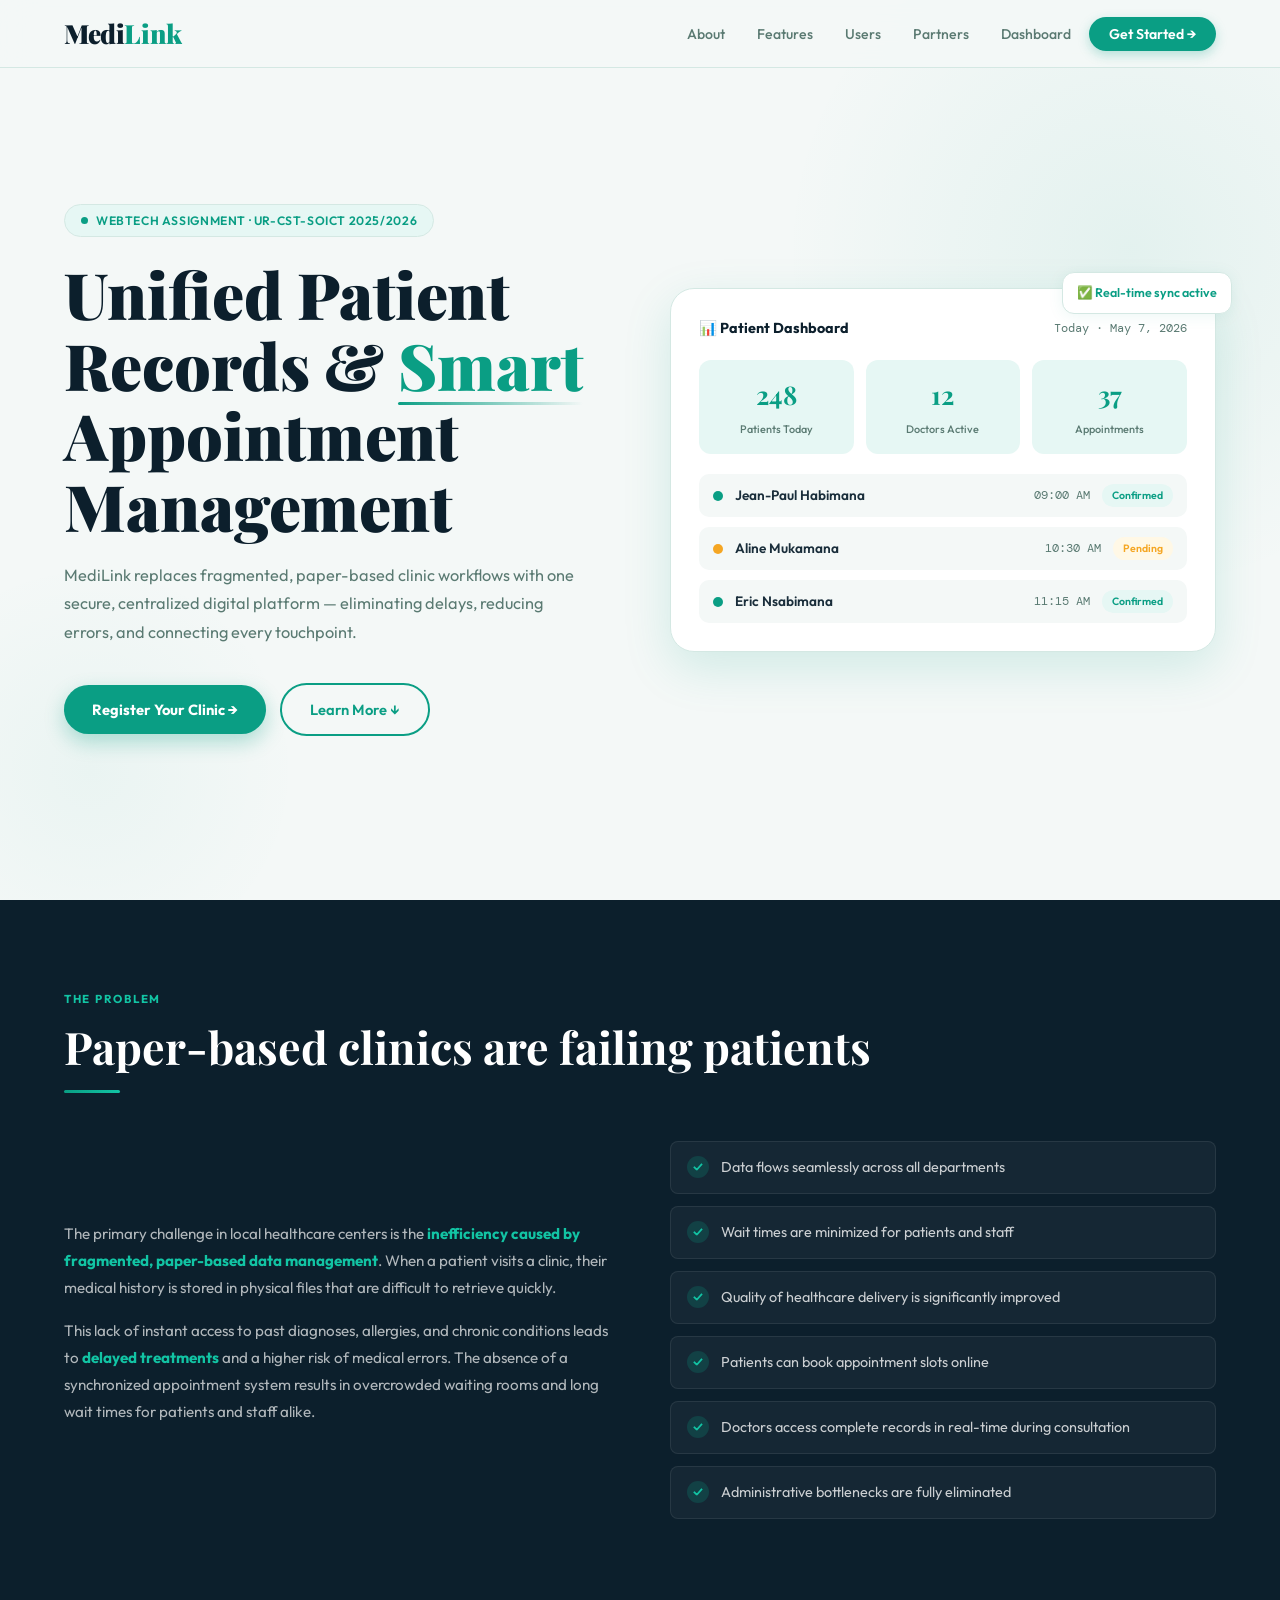
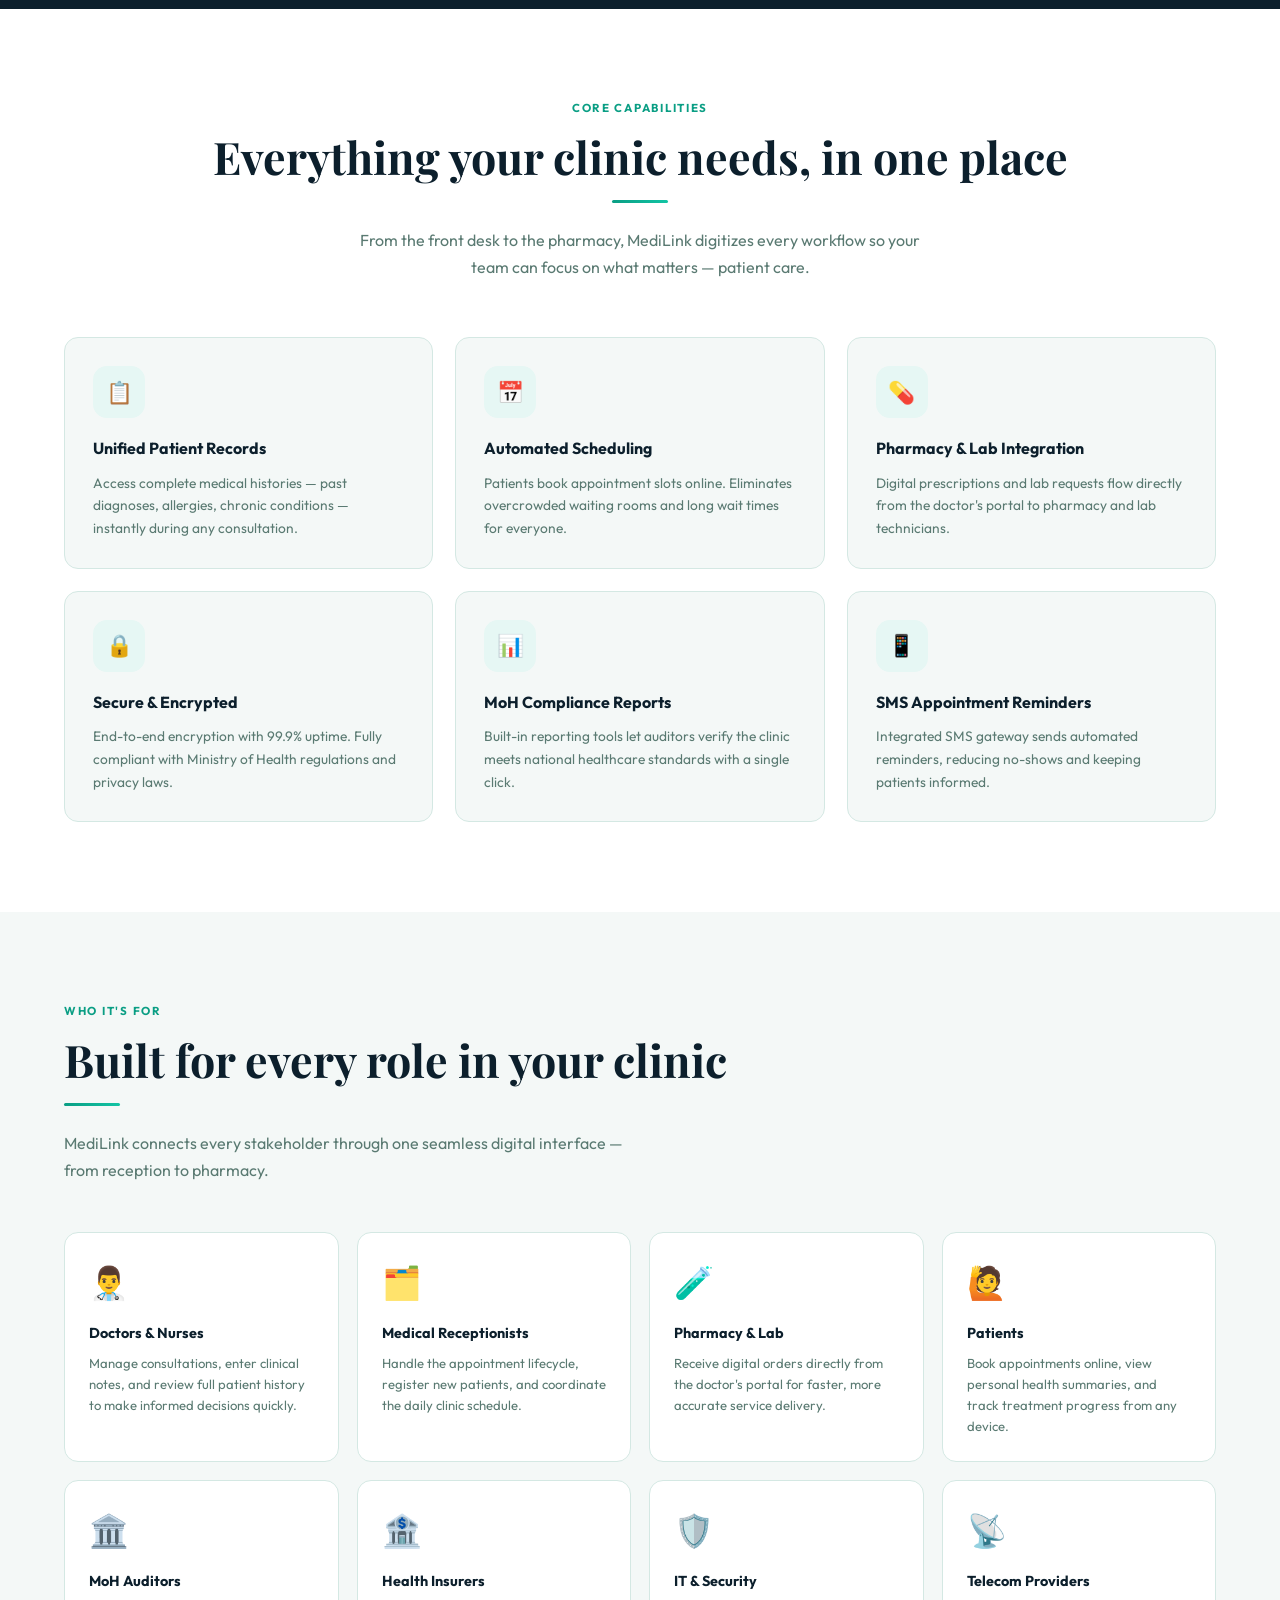
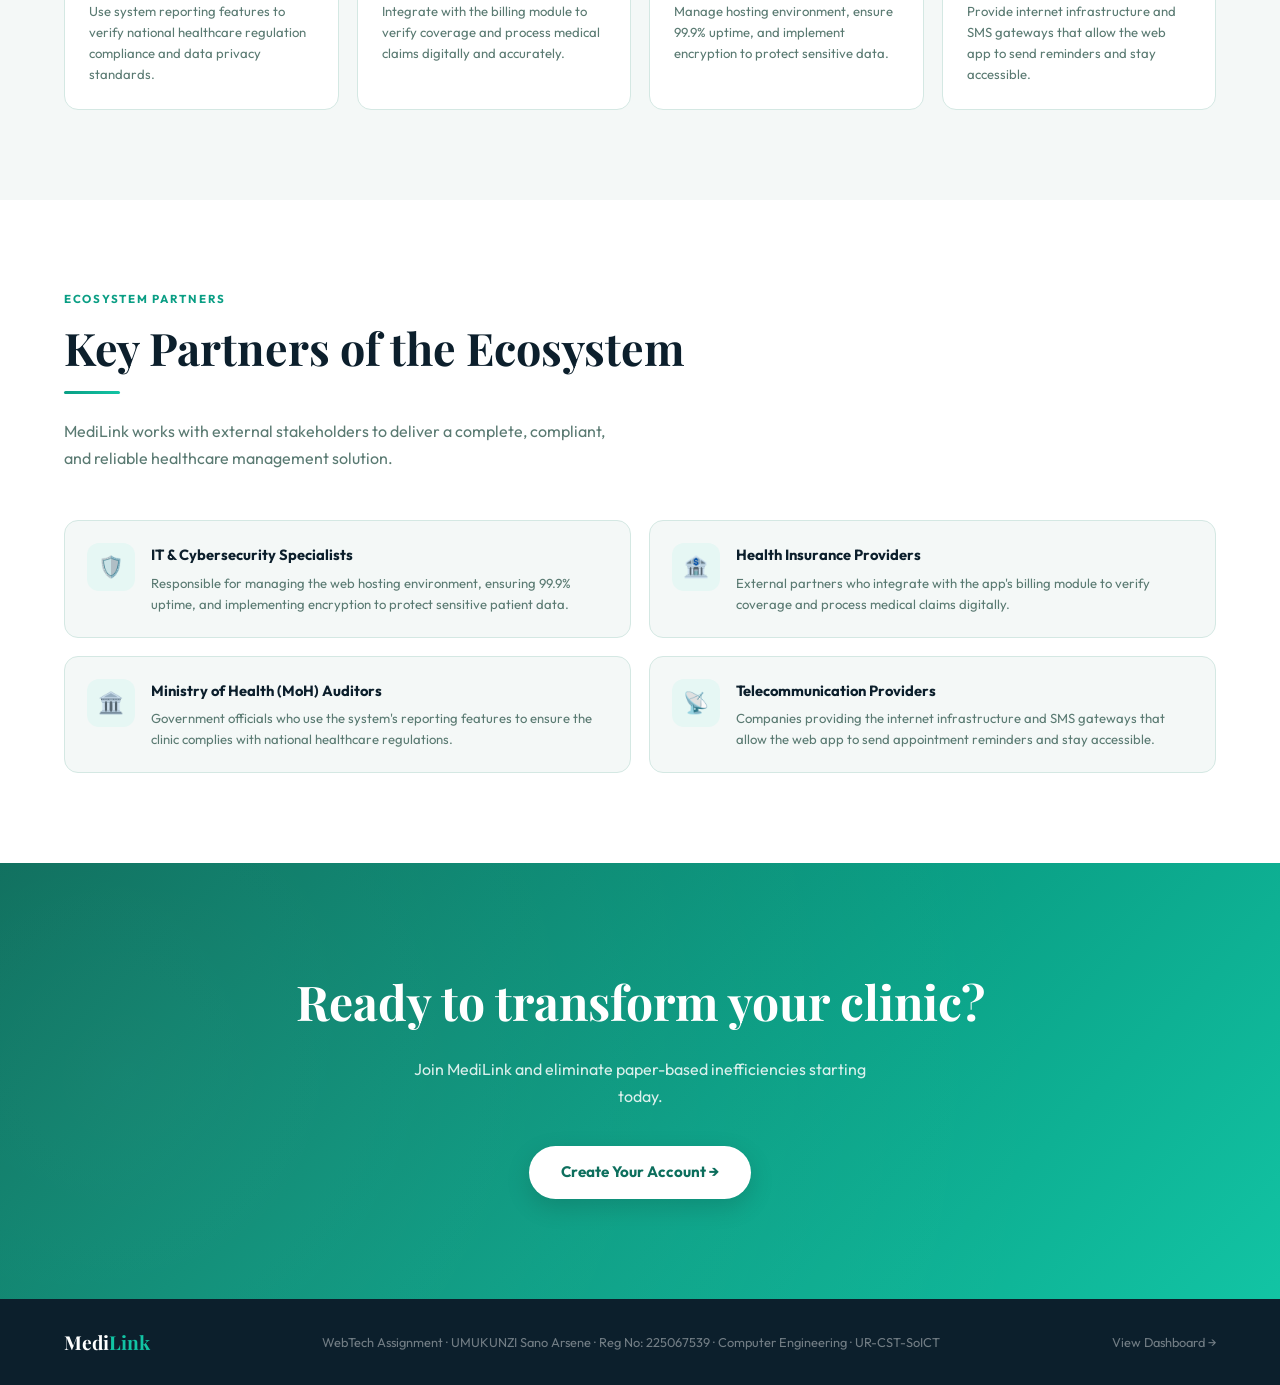
==== index.html @ 93956468 "Added the index,register,dashboard and style to my project" ====
<!DOCTYPE html>
<html lang="en">
<head>
  <meta charset="UTF-8">
  <meta name="viewport" content="width=device-width, initial-scale=1.0">
  <title>MediLink – Unified Patient Records &amp; Appointment Management</title>
  <link rel="stylesheet" href="style.css">
</head>
<body>

  <!-- ══ NAVBAR ══ -->
  <nav>
    <a href="index.html" class="nav-logo">Medi<span class="accent">Link</span></a>
    <ul class="nav-links">
      <li><a href="#problem">About</a></li>
      <li><a href="#features">Features</a></li>
      <li><a href="#users">Users</a></li>
      <li><a href="#partners">Partners</a></li>
      <li><a href="dashboard.html">Dashboard</a></li>
      <li><a href="register.html" class="btn-nav">Get Started →</a></li>
    </ul>
  </nav>

  <!-- ══ HERO ══ -->
  <section class="hero">
    <div class="hero-bg-blob-1"></div>
    <div class="hero-bg-blob-2"></div>

    <div class="hero-text">
      <div class="hero-badge">
        <span class="hero-badge-dot"></span>
        WebTech Assignment · UR-CST-SoICT 2025/2026
      </div>
      <h1 class="hero-title">
        Unified Patient Records &amp; <em>Smart</em> Appointment Management
      </h1>
      <p class="hero-desc">
        MediLink replaces fragmented, paper-based clinic workflows with one secure,
        centralized digital platform — eliminating delays, reducing errors, and
        connecting every touchpoint.
      </p>
      <div class="hero-actions">
        <a href="register.html" class="btn-primary">Register Your Clinic →</a>
        <a href="#problem" class="btn-outline">Learn More ↓</a>
      </div>
    </div>

    <div class="hero-visual">
      <div class="float-chip">✅ Real-time sync active</div>
      <div class="hero-card">
        <div class="hero-card-header">
          <span class="hero-card-title">📊 Patient Dashboard</span>
          <span class="hero-card-date">Today · May 7, 2026</span>
        </div>
        <div class="stats-mini-grid">
          <div class="stat-mini">
            <span class="stat-mini-num">248</span>
            <span class="stat-mini-lbl">Patients Today</span>
          </div>
          <div class="stat-mini">
            <span class="stat-mini-num">12</span>
            <span class="stat-mini-lbl">Doctors Active</span>
          </div>
          <div class="stat-mini">
            <span class="stat-mini-num">37</span>
            <span class="stat-mini-lbl">Appointments</span>
          </div>
        </div>
        <div class="appt-mini-list">
          <div class="appt-mini-row">
            <span class="appt-mini-dot teal"></span>
            <span class="appt-mini-name">Jean-Paul Habimana</span>
            <span class="appt-mini-time">09:00 AM</span>
            <span class="appt-mini-badge confirmed">Confirmed</span>
          </div>
          <div class="appt-mini-row">
            <span class="appt-mini-dot amber"></span>
            <span class="appt-mini-name">Aline Mukamana</span>
            <span class="appt-mini-time">10:30 AM</span>
            <span class="appt-mini-badge pending">Pending</span>
          </div>
          <div class="appt-mini-row">
            <span class="appt-mini-dot teal"></span>
            <span class="appt-mini-name">Eric Nsabimana</span>
            <span class="appt-mini-time">11:15 AM</span>
            <span class="appt-mini-badge confirmed">Confirmed</span>
          </div>
        </div>
      </div>
    </div>
  </section>

  <!-- ══ PROBLEM ══ -->
  <section class="problem-section" id="problem">
    <span class="section-tag">The Problem</span>
    <h2 class="section-title">Paper-based clinics are failing patients</h2>
    <div class="divider"></div>
    <div class="problem-grid">
      <div class="problem-text">
        <p>
          The primary challenge in local healthcare centers is the
          <strong>inefficiency caused by fragmented, paper-based data management</strong>.
          When a patient visits a clinic, their medical history is stored in physical files
          that are difficult to retrieve quickly.
        </p>
        <p>
          This lack of instant access to past diagnoses, allergies, and chronic conditions
          leads to <strong>delayed treatments</strong> and a higher risk of medical errors.
          The absence of a synchronized appointment system results in overcrowded waiting
          rooms and long wait times for patients and staff alike.
        </p>
      </div>
      <ul class="problem-list">
        <li>Data flows seamlessly across all departments</li>
        <li>Wait times are minimized for patients and staff</li>
        <li>Quality of healthcare delivery is significantly improved</li>
        <li>Patients can book appointment slots online</li>
        <li>Doctors access complete records in real-time during consultation</li>
        <li>Administrative bottlenecks are fully eliminated</li>
      </ul>
    </div>
  </section>

  <!-- ══ FEATURES ══ -->
  <section class="features-section" id="features">
    <div class="features-header">
      <span class="section-tag">Core Capabilities</span>
      <h2 class="section-title">Everything your clinic needs, in one place</h2>
      <div class="divider divider-center"></div>
      <p class="section-sub">
        From the front desk to the pharmacy, MediLink digitizes every workflow so your
        team can focus on what matters — patient care.
      </p>
    </div>
    <div class="features-grid">
      <div class="feature-card">
        <div class="feature-icon">📋</div>
        <h3>Unified Patient Records</h3>
        <p>Access complete medical histories — past diagnoses, allergies, chronic conditions — instantly during any consultation.</p>
      </div>
      <div class="feature-card">
        <div class="feature-icon">📅</div>
        <h3>Automated Scheduling</h3>
        <p>Patients book appointment slots online. Eliminates overcrowded waiting rooms and long wait times for everyone.</p>
      </div>
      <div class="feature-card">
        <div class="feature-icon">💊</div>
        <h3>Pharmacy &amp; Lab Integration</h3>
        <p>Digital prescriptions and lab requests flow directly from the doctor's portal to pharmacy and lab technicians.</p>
      </div>
      <div class="feature-card">
        <div class="feature-icon">🔒</div>
        <h3>Secure &amp; Encrypted</h3>
        <p>End-to-end encryption with 99.9% uptime. Fully compliant with Ministry of Health regulations and privacy laws.</p>
      </div>
      <div class="feature-card">
        <div class="feature-icon">📊</div>
        <h3>MoH Compliance Reports</h3>
        <p>Built-in reporting tools let auditors verify the clinic meets national healthcare standards with a single click.</p>
      </div>
      <div class="feature-card">
        <div class="feature-icon">📱</div>
        <h3>SMS Appointment Reminders</h3>
        <p>Integrated SMS gateway sends automated reminders, reducing no-shows and keeping patients informed.</p>
      </div>
    </div>
  </section>

  <!-- ══ USERS ══ -->
  <section class="users-section" id="users">
    <span class="section-tag">Who It's For</span>
    <h2 class="section-title">Built for every role in your clinic</h2>
    <div class="divider"></div>
    <p class="section-sub">
      MediLink connects every stakeholder through one seamless digital interface —
      from reception to pharmacy.
    </p>
    <div class="users-grid">
      <div class="user-card">
        <span class="user-icon">👨‍⚕️</span>
        <h4>Doctors &amp; Nurses</h4>
        <p>Manage consultations, enter clinical notes, and review full patient history to make informed decisions quickly.</p>
      </div>
      <div class="user-card">
        <span class="user-icon">🗂️</span>
        <h4>Medical Receptionists</h4>
        <p>Handle the appointment lifecycle, register new patients, and coordinate the daily clinic schedule.</p>
      </div>
      <div class="user-card">
        <span class="user-icon">🧪</span>
        <h4>Pharmacy &amp; Lab</h4>
        <p>Receive digital orders directly from the doctor's portal for faster, more accurate service delivery.</p>
      </div>
      <div class="user-card">
        <span class="user-icon">🙋</span>
        <h4>Patients</h4>
        <p>Book appointments online, view personal health summaries, and track treatment progress from any device.</p>
      </div>
      <div class="user-card">
        <span class="user-icon">🏛️</span>
        <h4>MoH Auditors</h4>
        <p>Use system reporting features to verify national healthcare regulation compliance and data privacy standards.</p>
      </div>
      <div class="user-card">
        <span class="user-icon">🏦</span>
        <h4>Health Insurers</h4>
        <p>Integrate with the billing module to verify coverage and process medical claims digitally and accurately.</p>
      </div>
      <div class="user-card">
        <span class="user-icon">🛡️</span>
        <h4>IT &amp; Security</h4>
        <p>Manage hosting environment, ensure 99.9% uptime, and implement encryption to protect sensitive data.</p>
      </div>
      <div class="user-card">
        <span class="user-icon">📡</span>
        <h4>Telecom Providers</h4>
        <p>Provide internet infrastructure and SMS gateways that allow the web app to send reminders and stay accessible.</p>
      </div>
    </div>
  </section>

  <!-- ══ PARTNERS ══ -->
  <section class="partners-section" id="partners">
    <span class="section-tag">Ecosystem Partners</span>
    <h2 class="section-title">Key Partners of the Ecosystem</h2>
    <div class="divider"></div>
    <p class="section-sub">
      MediLink works with external stakeholders to deliver a complete, compliant,
      and reliable healthcare management solution.
    </p>
    <div class="partners-grid">
      <div class="partner-card">
        <div class="partner-icon">🛡️</div>
        <div>
          <h4>IT &amp; Cybersecurity Specialists</h4>
          <p>Responsible for managing the web hosting environment, ensuring 99.9% uptime, and implementing encryption to protect sensitive patient data.</p>
        </div>
      </div>
      <div class="partner-card">
        <div class="partner-icon">🏦</div>
        <div>
          <h4>Health Insurance Providers</h4>
          <p>External partners who integrate with the app's billing module to verify coverage and process medical claims digitally.</p>
        </div>
      </div>
      <div class="partner-card">
        <div class="partner-icon">🏛️</div>
        <div>
          <h4>Ministry of Health (MoH) Auditors</h4>
          <p>Government officials who use the system's reporting features to ensure the clinic complies with national healthcare regulations.</p>
        </div>
      </div>
      <div class="partner-card">
        <div class="partner-icon">📡</div>
        <div>
          <h4>Telecommunication Providers</h4>
          <p>Companies providing the internet infrastructure and SMS gateways that allow the web app to send appointment reminders and stay accessible.</p>
        </div>
      </div>
    </div>
  </section>

  <!-- ══ CTA ══ -->
  <section class="cta-section">
    <h2>Ready to transform your clinic?</h2>
    <p>Join MediLink and eliminate paper-based inefficiencies starting today.</p>
    <a href="register.html" class="btn-white">Create Your Account →</a>
  </section>

  <!-- ══ FOOTER ══ -->
  <footer>
    <div class="footer-logo">Medi<span>Link</span></div>
    <span>WebTech Assignment · UMUKUNZI Sano Arsene · Reg No: 225067539 · Computer Engineering · UR-CST-SoICT</span>
    <a href="dashboard.html" class="footer-link">View Dashboard →</a>
  </footer>

</body>
</html>
---- style.css ----
/* ============================================================
   MEDILINK — MAIN STYLESHEET
   Project  : WebTech Assignment
   Student  : UMUKUNZI Sano Arsene | Reg No: 225067539
   Course   : Computer Engineering | UR-CST-SoICT 2025/2026
   File     : style.css
   Linked by: index.html | register.html | dashboard.html
   ============================================================ */

/* ── GOOGLE FONTS ── */
@import url('https://fonts.googleapis.com/css2?family=Playfair+Display:wght@400;700;900&family=Outfit:wght@300;400;500;600;700&family=DM+Mono:wght@400;500&display=swap');

/* ── CSS VARIABLES ── */
:root {
  --teal:        #0a9e84;
  --teal-light:  #12c4a4;
  --teal-pale:   #e6f7f4;
  --teal-dark:   #076b59;
  --navy:        #0c1f2c;
  --cream:       #f4f8f7;
  --white:       #ffffff;
  --amber:       #f5a623;
  --red:         #e53935;
  --blue:        #3b82f6;
  --gold:        #f5a623;
  --text:        #1a2e3b;
  --muted:       #5a7a72;
  --muted2:      #8aa49c;
  --border:      #d4e8e3;
  --font-head:   'Playfair Display', Georgia, serif;
  --font-body:   'Outfit', sans-serif;
  --mono:        'DM Mono', monospace;
  --radius:      14px;
  --radius-sm:   8px;
  --shadow:      0 2px 16px rgba(10, 158, 132, 0.08);
  --shadow-md:   0 6px 24px rgba(10, 158, 132, 0.12);
  --shadow-lg:   0 16px 48px rgba(10, 158, 132, 0.15);
}

/* ── RESET ── */
*,
*::before,
*::after {
  margin: 0;
  padding: 0;
  box-sizing: border-box;
}

html {
  scroll-behavior: smooth;
}

body {
  font-family: var(--font-body);
  background: var(--cream);
  color: var(--text);
  line-height: 1.6;
  overflow-x: hidden;
}

/* ── SCROLLBAR ── */
::-webkit-scrollbar        { width: 5px; }
::-webkit-scrollbar-track  { background: transparent; }
::-webkit-scrollbar-thumb  { background: var(--border); border-radius: 4px; }

/* ── ANIMATIONS ── */
@keyframes fadeUp {
  from { opacity: 0; transform: translateY(24px); }
  to   { opacity: 1; transform: translateY(0); }
}

@keyframes fadeIn {
  from { opacity: 0; }
  to   { opacity: 1; }
}

@keyframes float {
  0%, 100% { transform: translateY(0px); }
  50%       { transform: translateY(-8px); }
}

@keyframes pulse-dot {
  0%, 100% { box-shadow: 0 0 0 0 rgba(10, 158, 132, 0.45); }
  50%       { box-shadow: 0 0 0 10px rgba(10, 158, 132, 0); }
}

/* ── UTILITY ── */
.text-teal   { color: var(--teal); }
.text-navy   { color: var(--navy); }
.text-muted  { color: var(--muted); }
.text-white  { color: var(--white); }
.font-bold   { font-weight: 700; }
.font-mono   { font-family: var(--mono); }

/* ── SHARED BUTTONS ── */
.btn-primary {
  display: inline-flex;
  align-items: center;
  gap: 8px;
  background: var(--teal);
  color: var(--white);
  text-decoration: none;
  padding: 13px 28px;
  border-radius: 50px;
  font-family: var(--font-body);
  font-size: 0.92rem;
  font-weight: 700;
  border: none;
  cursor: pointer;
  box-shadow: 0 8px 20px rgba(10, 158, 132, 0.3);
  transition: background 0.22s, transform 0.22s, box-shadow 0.22s;
}

.btn-primary:hover {
  background: var(--teal-dark);
  transform: translateY(-2px);
  box-shadow: 0 12px 28px rgba(10, 158, 132, 0.38);
}

.btn-outline {
  display: inline-flex;
  align-items: center;
  gap: 8px;
  background: transparent;
  color: var(--teal);
  text-decoration: none;
  padding: 13px 28px;
  border-radius: 50px;
  font-family: var(--font-body);
  font-size: 0.92rem;
  font-weight: 600;
  border: 2px solid var(--teal);
  cursor: pointer;
  transition: background 0.22s, transform 0.22s;
}

.btn-outline:hover {
  background: var(--teal-pale);
  transform: translateY(-2px);
}

.btn-white {
  display: inline-flex;
  align-items: center;
  gap: 8px;
  background: var(--white);
  color: var(--teal-dark);
  text-decoration: none;
  padding: 14px 32px;
  border-radius: 50px;
  font-family: var(--font-body);
  font-size: 0.95rem;
  font-weight: 700;
  box-shadow: 0 8px 24px rgba(0, 0, 0, 0.15);
  transition: transform 0.22s, box-shadow 0.22s;
}

.btn-white:hover {
  transform: translateY(-2px);
  box-shadow: 0 14px 32px rgba(0, 0, 0, 0.2);
}

/* ── SHARED SECTION HELPERS ── */
.section-tag {
  display: block;
  font-size: 0.72rem;
  font-weight: 700;
  letter-spacing: 0.15em;
  text-transform: uppercase;
  color: var(--teal);
  margin-bottom: 12px;
}

.section-title {
  font-family: var(--font-head);
  font-size: clamp(1.8rem, 3.5vw, 2.8rem);
  font-weight: 700;
  color: var(--navy);
  line-height: 1.2;
  margin-bottom: 16px;
}

.section-sub {
  font-size: 1rem;
  color: var(--muted);
  max-width: 560px;
  line-height: 1.7;
}

.divider {
  width: 56px;
  height: 3px;
  background: linear-gradient(90deg, var(--teal), var(--teal-light));
  border-radius: 2px;
  margin: 14px 0 24px;
}

.divider-center {
  margin-left: auto;
  margin-right: auto;
}

/* ============================================================
   NAVBAR  (shared by index + register + dashboard)
   ============================================================ */
nav {
  position: fixed;
  top: 0; left: 0; right: 0;
  z-index: 1000;
  background: rgba(244, 248, 247, 0.92);
  backdrop-filter: blur(16px);
  border-bottom: 1px solid var(--border);
  padding: 0 5%;
  height: 68px;
  display: flex;
  align-items: center;
  justify-content: space-between;
  animation: fadeIn 0.5s ease both;
}

.nav-logo {
  font-family: var(--font-head);
  font-size: 1.65rem;
  font-weight: 900;
  color: var(--navy);
  text-decoration: none;
  letter-spacing: -0.4px;
}

.nav-logo .accent { color: var(--teal); }

.nav-links {
  display: flex;
  align-items: center;
  gap: 4px;
  list-style: none;
}

.nav-links a {
  text-decoration: none;
  color: var(--muted);
  font-weight: 500;
  font-size: 0.88rem;
  padding: 8px 14px;
  border-radius: var(--radius-sm);
  transition: color 0.2s, background 0.2s;
}

.nav-links a:hover {
  color: var(--teal);
  background: var(--teal-pale);
}

.nav-links .btn-nav {
  background: var(--teal);
  color: var(--white);
  padding: 8px 20px;
  border-radius: 50px;
  font-weight: 600;
  box-shadow: 0 4px 12px rgba(10, 158, 132, 0.28);
}

.nav-links .btn-nav:hover {
  background: var(--teal-dark);
  color: var(--white);
  transform: translateY(-1px);
}

/* ============================================================
   INDEX.HTML — LANDING PAGE
   ============================================================ */

/* ── HERO ── */
.hero {
  min-height: 100vh;
  padding: 120px 5% 80px;
  display: grid;
  grid-template-columns: 1fr 1fr;
  gap: 60px;
  align-items: center;
  position: relative;
  overflow: hidden;
}

.hero-bg-blob-1 {
  position: absolute;
  top: -100px; right: -200px;
  width: 700px; height: 700px;
  background: radial-gradient(circle, rgba(10, 158, 132, 0.07) 0%, transparent 70%);
  border-radius: 50%;
  pointer-events: none;
}

.hero-bg-blob-2 {
  position: absolute;
  bottom: -80px; left: -120px;
  width: 420px; height: 420px;
  background: radial-gradient(circle, rgba(10, 158, 132, 0.045) 0%, transparent 70%);
  border-radius: 50%;
  pointer-events: none;
}

.hero-text {
  animation: fadeUp 0.8s 0.1s ease both;
}

.hero-badge {
  display: inline-flex;
  align-items: center;
  gap: 8px;
  background: var(--teal-pale);
  color: var(--teal);
  border: 1px solid var(--border);
  border-radius: 50px;
  padding: 6px 16px;
  font-size: 0.76rem;
  font-weight: 600;
  letter-spacing: 0.05em;
  text-transform: uppercase;
  margin-bottom: 22px;
}

.hero-badge-dot {
  width: 7px; height: 7px;
  background: var(--teal);
  border-radius: 50%;
  animation: pulse-dot 2s infinite;
}

.hero-title {
  font-family: var(--font-head);
  font-size: clamp(2.6rem, 5vw, 4rem);
  font-weight: 900;
  line-height: 1.1;
  color: var(--navy);
  margin-bottom: 20px;
}

.hero-title em {
  font-style: normal;
  color: var(--teal);
  position: relative;
}

.hero-title em::after {
  content: '';
  position: absolute;
  bottom: 2px; left: 0; right: 0;
  height: 3px;
  background: linear-gradient(90deg, var(--teal), transparent);
  border-radius: 2px;
}

.hero-desc {
  font-size: 1.02rem;
  color: var(--muted);
  max-width: 510px;
  margin-bottom: 36px;
  line-height: 1.75;
}

.hero-actions {
  display: flex;
  gap: 14px;
  align-items: center;
  flex-wrap: wrap;
}

/* HERO VISUAL */
.hero-visual {
  animation: fadeUp 0.8s 0.25s ease both;
  position: relative;
}

.hero-card {
  background: var(--white);
  border-radius: 24px;
  box-shadow: var(--shadow-lg);
  padding: 28px;
  border: 1px solid var(--border);
  animation: float 4s ease-in-out infinite;
}

.hero-card-header {
  display: flex;
  align-items: center;
  justify-content: space-between;
  margin-bottom: 20px;
}

.hero-card-title {
  font-weight: 700;
  font-size: 0.9rem;
  color: var(--navy);
}

.hero-card-date {
  font-size: 0.75rem;
  color: var(--muted);
  font-family: var(--mono);
}

.stats-mini-grid {
  display: grid;
  grid-template-columns: repeat(3, 1fr);
  gap: 12px;
  margin-bottom: 20px;
}

.stat-mini {
  background: var(--teal-pale);
  border-radius: 12px;
  padding: 14px;
  text-align: center;
}

.stat-mini-num {
  display: block;
  font-family: var(--font-head);
  font-size: 1.6rem;
  font-weight: 700;
  color: var(--teal);
}

.stat-mini-lbl {
  font-size: 0.68rem;
  color: var(--muted);
  font-weight: 500;
}

.appt-mini-list {
  display: flex;
  flex-direction: column;
  gap: 10px;
}

.appt-mini-row {
  display: flex;
  align-items: center;
  gap: 12px;
  background: var(--cream);
  border-radius: 10px;
  padding: 10px 14px;
}

.appt-mini-dot {
  width: 10px; height: 10px;
  border-radius: 50%;
  flex-shrink: 0;
}

.appt-mini-dot.teal   { background: var(--teal); }
.appt-mini-dot.amber  { background: var(--amber); }

.appt-mini-name {
  font-size: 0.85rem;
  font-weight: 600;
  flex: 1;
  color: var(--text);
}

.appt-mini-time {
  font-size: 0.74rem;
  color: var(--muted);
  font-family: var(--mono);
}

.appt-mini-badge {
  font-size: 0.66rem;
  font-weight: 600;
  padding: 3px 10px;
  border-radius: 50px;
}

.appt-mini-badge.confirmed {
  background: var(--teal-pale);
  color: var(--teal);
}

.appt-mini-badge.pending {
  background: #fff8e6;
  color: var(--amber);
}

.float-chip {
  position: absolute;
  top: -16px; right: -16px;
  background: var(--white);
  border: 1px solid var(--border);
  border-radius: 12px;
  padding: 10px 14px;
  box-shadow: var(--shadow);
  font-size: 0.78rem;
  font-weight: 600;
  color: var(--teal);
  display: flex;
  align-items: center;
  gap: 8px;
}

/* ── PROBLEM SECTION ── */
.problem-section {
  background: var(--navy);
  padding: 90px 5%;
}

.problem-section .section-tag   { color: var(--teal-light); }
.problem-section .section-title { color: var(--white); }

.problem-grid {
  display: grid;
  grid-template-columns: 1fr 1fr;
  gap: 60px;
  align-items: center;
  margin-top: 48px;
}

.problem-text p {
  font-size: 0.95rem;
  color: rgba(255, 255, 255, 0.68);
  line-height: 1.78;
  margin-bottom: 16px;
}

.problem-text strong { color: var(--teal-light); }

.problem-list {
  list-style: none;
  display: flex;
  flex-direction: column;
  gap: 12px;
}

.problem-list li {
  display: flex;
  align-items: flex-start;
  gap: 12px;
  font-size: 0.9rem;
  color: rgba(255, 255, 255, 0.78);
  padding: 14px 16px;
  background: rgba(255, 255, 255, 0.04);
  border: 1px solid rgba(255, 255, 255, 0.08);
  border-radius: var(--radius-sm);
}

.problem-list li::before {
  content: '✓';
  width: 22px; height: 22px;
  background: rgba(10, 158, 132, 0.22);
  color: var(--teal-light);
  border-radius: 50%;
  display: flex;
  align-items: center;
  justify-content: center;
  font-size: 0.72rem;
  font-weight: 800;
  flex-shrink: 0;
}

/* ── FEATURES SECTION ── */
.features-section {
  background: var(--white);
  padding: 90px 5%;
}

.features-header {
  text-align: center;
  margin-bottom: 56px;
}

.features-header .section-sub  { margin-left: auto; margin-right: auto; }

.features-grid {
  display: grid;
  grid-template-columns: repeat(3, 1fr);
  gap: 22px;
}

.feature-card {
  background: var(--cream);
  border: 1px solid var(--border);
  border-radius: var(--radius);
  padding: 28px;
  position: relative;
  overflow: hidden;
  transition: border-color 0.25s, transform 0.25s, box-shadow 0.25s;
}

.feature-card::before {
  content: '';
  position: absolute;
  top: 0; left: 0; right: 0;
  height: 3px;
  background: linear-gradient(90deg, var(--teal), var(--teal-light));
  transform: scaleX(0);
  transform-origin: left;
  transition: transform 0.28s;
}

.feature-card:hover {
  border-color: var(--teal);
  transform: translateY(-4px);
  box-shadow: var(--shadow-lg);
}

.feature-card:hover::before { transform: scaleX(1); }

.feature-icon {
  width: 52px; height: 52px;
  background: var(--teal-pale);
  border-radius: 14px;
  display: flex;
  align-items: center;
  justify-content: center;
  font-size: 1.35rem;
  margin-bottom: 18px;
  transition: background 0.25s;
}

.feature-card:hover .feature-icon { background: var(--teal); }

.feature-card h3 {
  font-size: 1rem;
  font-weight: 700;
  color: var(--navy);
  margin-bottom: 10px;
}

.feature-card p {
  font-size: 0.86rem;
  color: var(--muted);
  line-height: 1.65;
}

/* ── USERS SECTION ── */
.users-section {
  background: var(--cream);
  padding: 90px 5%;
}

.users-grid {
  display: grid;
  grid-template-columns: repeat(4, 1fr);
  gap: 18px;
  margin-top: 48px;
}

.user-card {
  background: var(--white);
  border: 1px solid var(--border);
  border-radius: var(--radius);
  padding: 24px;
  transition: border-color 0.22s, box-shadow 0.22s, transform 0.22s;
}

.user-card:hover {
  border-color: var(--teal);
  box-shadow: var(--shadow);
  transform: translateY(-3px);
}

.user-icon {
  font-size: 2rem;
  margin-bottom: 14px;
  display: block;
}

.user-card h4 {
  font-size: 0.9rem;
  font-weight: 700;
  color: var(--navy);
  margin-bottom: 8px;
}

.user-card p {
  font-size: 0.82rem;
  color: var(--muted);
  line-height: 1.6;
}

/* ── PARTNERS SECTION ── */
.partners-section {
  background: var(--white);
  padding: 90px 5%;
}

.partners-grid {
  display: grid;
  grid-template-columns: repeat(2, 1fr);
  gap: 18px;
  margin-top: 48px;
}

.partner-card {
  display: flex;
  gap: 16px;
  background: var(--cream);
  border: 1px solid var(--border);
  border-radius: var(--radius);
  padding: 22px;
  transition: border-color 0.22s, background 0.22s;
}

.partner-card:hover {
  border-color: var(--teal);
  background: var(--teal-pale);
}

.partner-icon {
  width: 48px; height: 48px;
  background: var(--teal-pale);
  border-radius: 12px;
  display: flex;
  align-items: center;
  justify-content: center;
  font-size: 1.3rem;
  flex-shrink: 0;
}

.partner-card h4 {
  font-size: 0.92rem;
  font-weight: 700;
  color: var(--navy);
  margin-bottom: 6px;
}

.partner-card p {
  font-size: 0.82rem;
  color: var(--muted);
  line-height: 1.6;
}

/* ── CTA SECTION ── */
.cta-section {
  background: linear-gradient(135deg, var(--teal-dark) 0%, var(--teal) 55%, var(--teal-light) 100%);
  text-align: center;
  color: var(--white);
  padding: 100px 5%;
  position: relative;
  overflow: hidden;
}

.cta-section::before {
  content: '';
  position: absolute;
  top: -50%; left: -50%;
  width: 200%; height: 200%;
  background: radial-gradient(circle at 30% 50%, rgba(255, 255, 255, 0.06) 0%, transparent 50%);
  pointer-events: none;
}

.cta-section h2 {
  font-family: var(--font-head);
  font-size: clamp(2rem, 4vw, 3rem);
  font-weight: 700;
  margin-bottom: 16px;
}

.cta-section p {
  font-size: 1rem;
  opacity: 0.85;
  margin-bottom: 36px;
  max-width: 480px;
  margin-left: auto;
  margin-right: auto;
  line-height: 1.7;
}

/* ── FOOTER ── */
footer {
  background: var(--navy);
  color: rgba(255, 255, 255, 0.42);
  padding: 28px 5%;
  display: flex;
  align-items: center;
  justify-content: space-between;
  font-size: 0.8rem;
  gap: 16px;
}

.footer-logo {
  font-family: var(--font-head);
  font-size: 1.2rem;
  font-weight: 700;
  color: var(--white);
}

.footer-logo span { color: var(--teal-light); }

.footer-link {
  color: rgba(255, 255, 255, 0.42);
  text-decoration: none;
  font-size: 0.8rem;
  transition: color 0.2s;
}

.footer-link:hover { color: var(--teal-light); }

/* ============================================================
   REGISTER.HTML — REGISTRATION PAGE
   ============================================================ */
.register-body {
  display: grid;
  grid-template-columns: 420px 1fr;
  min-height: 100vh;
}

/* ── LEFT PANEL ── */
.left-panel {
  background: linear-gradient(160deg, var(--navy) 0%, #0a3d30 100%);
  color: var(--white);
  padding: 48px 40px;
  display: flex;
  flex-direction: column;
  position: sticky;
  top: 0;
  height: 100vh;
  overflow-y: auto;
}

.panel-logo {
  font-family: var(--font-head);
  font-size: 2rem;
  font-weight: 900;
  color: var(--white);
  text-decoration: none;
  margin-bottom: 48px;
  display: block;
}

.panel-logo span { color: var(--teal-light); }

.panel-content { flex: 1; }

.panel-badge {
  display: inline-flex;
  align-items: center;
  gap: 8px;
  background: rgba(18, 196, 164, 0.15);
  border: 1px solid rgba(18, 196, 164, 0.3);
  color: var(--teal-light);
  border-radius: 50px;
  padding: 5px 14px;
  font-size: 0.72rem;
  font-weight: 600;
  letter-spacing: 0.08em;
  text-transform: uppercase;
  margin-bottom: 20px;
}

.panel-badge-dot {
  width: 6px; height: 6px;
  background: var(--teal-light);
  border-radius: 50%;
  animation: pulse-dot 2s infinite;
}

.left-panel h2 {
  font-family: var(--font-head);
  font-size: 1.95rem;
  font-weight: 700;
  line-height: 1.2;
  margin-bottom: 18px;
  color: var(--white);
}

.panel-desc {
  font-size: 0.9rem;
  color: rgba(255, 255, 255, 0.62);
  line-height: 1.7;
  margin-bottom: 30px;
}

.trust-list {
  list-style: none;
  display: flex;
  flex-direction: column;
  gap: 12px;
}

.trust-list li {
  display: flex;
  align-items: center;
  gap: 12px;
  font-size: 0.86rem;
  color: rgba(255, 255, 255, 0.78);
}

.trust-list li::before {
  content: '✓';
  width: 23px; height: 23px;
  background: rgba(18, 196, 164, 0.18);
  border: 1px solid rgba(18, 196, 164, 0.35);
  color: var(--teal-light);
  border-radius: 50%;
  display: flex;
  align-items: center;
  justify-content: center;
  font-size: 0.7rem;
  font-weight: 800;
  flex-shrink: 0;
}

.panel-footer {
  margin-top: auto;
  padding-top: 28px;
  border-top: 1px solid rgba(255, 255, 255, 0.1);
  font-size: 0.74rem;
  color: rgba(255, 255, 255, 0.32);
  line-height: 1.65;
}

/* ── RIGHT PANEL ── */
.right-panel {
  overflow-y: auto;
  padding: 48px 52px;
  display: flex;
  flex-direction: column;
}

.form-header {
  margin-bottom: 28px;
  animation: fadeUp 0.5s ease both;
}

.form-header h3 {
  font-family: var(--font-head);
  font-size: 1.75rem;
  font-weight: 700;
  color: var(--navy);
  margin-bottom: 6px;
}

.form-header p {
  font-size: 0.88rem;
  color: var(--muted);
}

/* ── STEPS ── */
.steps {
  display: flex;
  align-items: center;
  margin-bottom: 28px;
  animation: fadeUp 0.5s 0.08s ease both;
}

.step-item {
  display: flex;
  flex-direction: column;
  align-items: center;
  gap: 6px;
  flex: 1;
  position: relative;
  cursor: pointer;
}

.step-item:not(:last-child)::after {
  content: '';
  position: absolute;
  top: 17px;
  left: 50%; right: -50%;
  height: 2px;
  background: var(--border);
  z-index: 0;
  transition: background 0.3s;
}

.step-item.done:not(:last-child)::after,
.step-item.active:not(:last-child)::after {
  background: var(--teal);
}

.step-num {
  width: 35px; height: 35px;
  border-radius: 50%;
  background: var(--white);
  border: 2px solid var(--border);
  display: flex;
  align-items: center;
  justify-content: center;
  font-size: 0.8rem;
  font-weight: 700;
  color: var(--muted);
  position: relative;
  z-index: 1;
  transition: all 0.25s;
}

.step-item.active .step-num {
  background: var(--teal);
  border-color: var(--teal);
  color: var(--white);
  box-shadow: 0 4px 12px rgba(10, 158, 132, 0.32);
}

.step-item.done .step-num {
  background: var(--teal-pale);
  border-color: var(--teal);
  color: var(--teal);
}

.step-lbl {
  font-size: 0.68rem;
  font-weight: 600;
  color: var(--muted);
  text-align: center;
  white-space: nowrap;
}

.step-item.active .step-lbl { color: var(--teal); }

/* ── CAUTION BOX ── */
.caution-box {
  background: #fff8f0;
  border: 1.5px solid rgba(245, 166, 35, 0.4);
  border-radius: var(--radius);
  padding: 18px 20px;
  margin-bottom: 26px;
  display: flex;
  gap: 14px;
  align-items: flex-start;
  animation: fadeUp 0.5s 0.15s ease both;
}

.caution-icon { font-size: 1.4rem; flex-shrink: 0; line-height: 1; }

.caution-box h4 {
  font-size: 0.88rem;
  font-weight: 700;
  color: #b36200;
  margin-bottom: 6px;
}

.caution-list {
  list-style: none;
  display: flex;
  flex-direction: column;
  gap: 4px;
}

.caution-list li {
  font-size: 0.8rem;
  color: #7a4a00;
  padding-left: 14px;
  position: relative;
  line-height: 1.5;
}

.caution-list li::before {
  content: '•';
  position: absolute;
  left: 0;
  color: var(--gold);
  font-weight: 700;
}

/* ── FORM SECTIONS ── */
.form-section { display: none; }
.form-section.active {
  display: block;
  animation: fadeUp 0.35s ease both;
}

/* ── FIELDSET ── */
.fieldset {
  background: var(--white);
  border: 1.5px solid var(--border);
  border-radius: var(--radius);
  padding: 26px;
  margin-bottom: 18px;
}

.fieldset-title {
  font-size: 0.9rem;
  font-weight: 700;
  color: var(--navy);
  margin-bottom: 20px;
  padding-bottom: 14px;
  border-bottom: 1px solid var(--border);
  display: flex;
  align-items: center;
  gap: 10px;
}

.fieldset-title-icon {
  width: 28px; height: 28px;
  background: var(--teal-pale);
  color: var(--teal);
  border-radius: 8px;
  display: flex;
  align-items: center;
  justify-content: center;
  font-size: 0.85rem;
}

/* ── ROLE GRID ── */
.role-grid {
  display: grid;
  grid-template-columns: repeat(3, 1fr);
  gap: 12px;
}

.role-radio { display: none; }

.role-label {
  display: block;
  border: 1.5px solid var(--border);
  border-radius: var(--radius-sm);
  padding: 16px 12px;
  text-align: center;
  cursor: pointer;
  transition: border-color 0.2s, background 0.2s, box-shadow 0.2s;
  background: var(--cream);
}

.role-label:hover {
  border-color: var(--teal);
  background: var(--teal-pale);
}

.role-radio:checked + .role-label {
  border-color: var(--teal);
  background: var(--teal-pale);
  box-shadow: 0 0 0 3px rgba(10, 158, 132, 0.14);
}

.role-emoji {
  display: block;
  font-size: 1.6rem;
  margin-bottom: 6px;
}

.role-name {
  font-size: 0.76rem;
  font-weight: 600;
  color: var(--text);
}

.role-radio:checked + .role-label .role-name { color: var(--teal); }

/* ── INPUT FIELDS ── */
.field-grid {
  display: grid;
  grid-template-columns: 1fr 1fr;
  gap: 16px;
}

.field {
  display: flex;
  flex-direction: column;
  gap: 6px;
  margin-bottom: 16px;
}

.field:last-child { margin-bottom: 0; }

label {
  font-size: 0.82rem;
  font-weight: 600;
  color: var(--text);
}

.label-req   { color: var(--red); margin-left: 3px; }
.label-hint  { font-weight: 400; color: var(--muted); font-size: 0.74rem; }

input[type="text"],
input[type="password"],
input[type="date"],
select,
textarea {
  width: 100%;
  border: 1.5px solid var(--border);
  border-radius: var(--radius-sm);
  padding: 11px 14px;
  font-family: var(--font-body);
  font-size: 0.87rem;
  color: var(--text);
  background: var(--white);
  outline: none;
  transition: border-color 0.2s, box-shadow 0.2s;
  appearance: none;
}

input[type="text"]:focus,
input[type="password"]:focus,
input[type="date"]:focus,
select:focus,
textarea:focus {
  border-color: var(--teal);
  box-shadow: 0 0 0 3px rgba(10, 158, 132, 0.12);
}

input::placeholder { color: #b0c4be; }
textarea { resize: vertical; min-height: 88px; }

.field-error {
  font-size: 0.74rem;
  color: var(--red);
  display: none;
}

.field-error.show { display: block; }

/* ── PASSWORD STRENGTH ── */
.strength-bar {
  height: 4px;
  background: var(--border);
  border-radius: 4px;
  overflow: hidden;
  margin-top: 6px;
}

.strength-fill {
  height: 100%;
  width: 0%;
  border-radius: 4px;
  transition: width 0.35s, background 0.35s;
}

.strength-lbl {
  font-size: 0.71rem;
  color: var(--muted);
  margin-top: 4px;
  font-family: var(--mono);
}

/* ── SECURITY NOTE ── */
.security-note {
  display: flex;
  gap: 10px;
  align-items: flex-start;
  background: var(--teal-pale);
  border: 1px solid var(--border);
  border-radius: var(--radius-sm);
  padding: 12px 14px;
  margin-bottom: 18px;
  font-size: 0.8rem;
  color: var(--teal-dark);
  line-height: 1.55;
}

/* ── CONSENT BLOCK ── */
.consent-block {
  background: var(--white);
  border: 1.5px solid var(--border);
  border-radius: var(--radius);
  padding: 22px;
  margin-bottom: 18px;
}

.consent-block-title {
  font-size: 0.9rem;
  font-weight: 700;
  color: var(--navy);
  margin-bottom: 16px;
  padding-bottom: 12px;
  border-bottom: 1px solid var(--border);
}

.consent-item {
  display: flex;
  gap: 12px;
  align-items: flex-start;
  padding: 12px 0;
  border-bottom: 1px solid var(--border);
}

.consent-item:last-child {
  border-bottom: none;
  padding-bottom: 0;
}

.consent-item input[type="checkbox"] {
  width: 17px; height: 17px;
  margin-top: 2px;
  flex-shrink: 0;
  accent-color: var(--teal);
  cursor: pointer;
}

.consent-text {
  font-size: 0.81rem;
  color: var(--muted);
  line-height: 1.55;
}

.consent-text strong {
  color: var(--text);
  font-weight: 600;
}

/* ── FORM ACTIONS ── */
.form-actions {
  display: flex;
  gap: 12px;
  align-items: center;
  margin-top: 8px;
}

.btn-next,
.btn-submit {
  background: var(--teal);
  color: var(--white);
  padding: 12px 28px;
  border-radius: 50px;
  font-family: var(--font-body);
  font-size: 0.9rem;
  font-weight: 700;
  border: none;
  cursor: pointer;
  box-shadow: 0 6px 16px rgba(10, 158, 132, 0.28);
  transition: background 0.2s, transform 0.2s, box-shadow 0.2s;
}

.btn-next:hover,
.btn-submit:hover {
  background: var(--teal-dark);
  transform: translateY(-1px);
  box-shadow: 0 10px 22px rgba(10, 158, 132, 0.32);
}

.btn-back {
  background: var(--white);
  color: var(--text);
  padding: 12px 22px;
  border-radius: 50px;
  font-family: var(--font-body);
  font-size: 0.88rem;
  font-weight: 600;
  border: 1.5px solid var(--border);
  cursor: pointer;
  transition: border-color 0.2s, color 0.2s;
}

.btn-back:hover {
  border-color: var(--teal);
  color: var(--teal);
}

/* ── SUCCESS SCREEN ── */
.success-screen {
  display: none;
  text-align: center;
  padding: 40px 0;
}

.success-screen.show {
  display: block;
  animation: fadeUp 0.5s ease both;
}

.success-icon {
  width: 80px; height: 80px;
  background: var(--teal-pale);
  border-radius: 50%;
  display: flex;
  align-items: center;
  justify-content: center;
  font-size: 2.5rem;
  margin: 0 auto 24px;
  border: 3px solid var(--teal);
}

.success-screen h3 {
  font-family: var(--font-head);
  font-size: 1.8rem;
  color: var(--navy);
  margin-bottom: 12px;
}

.success-screen p {
  color: var(--muted);
  line-height: 1.7;
  margin-bottom: 28px;
  max-width: 380px;
  margin-left: auto;
  margin-right: auto;
}

.signin-link {
  text-align: center;
  margin-top: 20px;
  font-size: 0.82rem;
  color: var(--muted);
}

.signin-link a {
  color: var(--teal);
  font-weight: 600;
  text-decoration: none;
}

.signin-link a:hover { text-decoration: underline; }

/* ============================================================
   DASHBOARD.HTML
   ============================================================ */
.dashboard-body {
  display: grid;
  grid-template-columns: 250px 1fr;
  min-height: 100vh;
}

/* ── SIDEBAR ── */
.sidebar {
  background: var(--navy);
  display: flex;
  flex-direction: column;
  position: sticky;
  top: 0;
  height: 100vh;
  overflow-y: auto;
  border-right: 1px solid rgba(255, 255, 255, 0.06);
}

.sb-logo {
  padding: 26px 22px 20px;
  border-bottom: 1px solid rgba(255, 255, 255, 0.07);
  text-decoration: none;
  display: block;
}

.sb-logo h1 {
  font-family: var(--font-head);
  font-size: 1.5rem;
  font-weight: 900;
  color: var(--white);
}

.sb-logo h1 span { color: var(--teal-light); }

.sb-logo p {
  font-family: var(--mono);
  font-size: 0.58rem;
  color: rgba(255, 255, 255, 0.32);
  letter-spacing: 0.1em;
  text-transform: uppercase;
  margin-top: 3px;
}

.sb-section {
  padding: 18px 16px 6px;
  font-family: var(--mono);
  font-size: 0.58rem;
  letter-spacing: 0.12em;
  text-transform: uppercase;
  color: rgba(255, 255, 255, 0.26);
}

.nav-item {
  display: flex;
  align-items: center;
  gap: 10px;
  padding: 10px 14px;
  margin: 2px 8px;
  border-radius: var(--radius-sm);
  cursor: pointer;
  font-size: 0.85rem;
  font-weight: 500;
  color: rgba(255, 255, 255, 0.52);
  transition: background 0.18s, color 0.18s;
  border: 1px solid transparent;
  text-decoration: none;
}

.nav-item:hover {
  background: rgba(255, 255, 255, 0.06);
  color: rgba(255, 255, 255, 0.88);
}

.nav-item.active {
  background: rgba(10, 158, 132, 0.17);
  color: var(--teal-light);
  border-color: rgba(10, 158, 132, 0.24);
}

.nav-icon {
  font-size: 0.92rem;
  width: 18px;
  text-align: center;
  flex-shrink: 0;
}

.nav-badge {
  margin-left: auto;
  font-family: var(--mono);
  font-size: 0.6rem;
  font-weight: 600;
  padding: 2px 7px;
  border-radius: 20px;
  background: var(--teal);
  color: var(--navy);
}

.nav-badge.red {
  background: var(--red);
  color: var(--white);
}

.sb-footer {
  margin-top: auto;
  padding: 14px 12px;
  border-top: 1px solid rgba(255, 255, 255, 0.07);
}

.sb-user {
  display: flex;
  align-items: center;
  gap: 10px;
  padding: 10px;
  background: rgba(255, 255, 255, 0.05);
  border-radius: 10px;
  border: 1px solid rgba(255, 255, 255, 0.08);
}

.sb-avatar {
  width: 34px; height: 34px;
  border-radius: 50%;
  background: linear-gradient(135deg, var(--teal), var(--teal-dark));
  display: flex;
  align-items: center;
  justify-content: center;
  font-size: 0.76rem;
  font-weight: 800;
  color: var(--white);
  flex-shrink: 0;
}

.sb-name {
  font-size: 0.8rem;
  font-weight: 600;
  color: rgba(255, 255, 255, 0.85);
}

.sb-role {
  font-family: var(--mono);
  font-size: 0.6rem;
  color: rgba(255, 255, 255, 0.34);
  margin-top: 1px;
}

/* ── MAIN AREA ── */
.dash-main {
  display: flex;
  flex-direction: column;
  overflow-y: auto;
  min-height: 100vh;
}

/* ── TOPBAR ── */
.topbar {
  display: flex;
  align-items: center;
  justify-content: space-between;
  padding: 18px 28px;
  background: var(--white);
  border-bottom: 1px solid var(--border);
  position: sticky;
  top: 0;
  z-index: 50;
  box-shadow: 0 2px 10px rgba(10, 158, 132, 0.06);
}

.tb-left h2 {
  font-size: 1.08rem;
  font-weight: 700;
  color: var(--navy);
}

.tb-left p {
  font-family: var(--mono);
  font-size: 0.67rem;
  color: var(--muted);
  margin-top: 2px;
}

.tb-right {
  display: flex;
  align-items: center;
  gap: 10px;
}

.tb-btn {
  display: inline-flex;
  align-items: center;
  gap: 6px;
  padding: 8px 15px;
  background: var(--white);
  border: 1.5px solid var(--border);
  border-radius: var(--radius-sm);
  font-family: var(--font-body);
  font-size: 0.82rem;
  font-weight: 600;
  color: var(--text);
  cursor: pointer;
  transition: border-color 0.18s, color 0.18s;
  text-decoration: none;
}

.tb-btn:hover { border-color: var(--teal); color: var(--teal); }

.tb-btn.primary {
  background: var(--teal);
  border-color: var(--teal);
  color: var(--white);
  box-shadow: 0 4px 12px rgba(10, 158, 132, 0.28);
}

.tb-btn.primary:hover { background: var(--teal-dark); border-color: var(--teal-dark); color: var(--white); }

.alert-dot {
  background: var(--red);
  color: var(--white);
  font-family: var(--mono);
  font-size: 0.6rem;
  padding: 1px 6px;
  border-radius: 10px;
  font-weight: 700;
}

/* ── CONTENT ── */
.dash-content { padding: 24px 28px; flex: 1; }

/* STAT CARDS */
.stats-row {
  display: grid;
  grid-template-columns: repeat(4, 1fr);
  gap: 16px;
  margin-bottom: 22px;
}

.stat-card {
  background: var(--white);
  border: 1px solid var(--border);
  border-radius: var(--radius);
  padding: 20px;
  box-shadow: var(--shadow);
  transition: transform 0.22s, box-shadow 0.22s;
  position: relative;
  overflow: hidden;
}

.stat-card:hover { transform: translateY(-3px); box-shadow: var(--shadow-md); }

.stat-card::after {
  content: '';
  position: absolute;
  top: 0; left: 0; right: 0;
  height: 3px;
}

.stat-card.teal::after  { background: linear-gradient(90deg, var(--teal), var(--teal-light)); }
.stat-card.amber::after { background: linear-gradient(90deg, #d48000, var(--amber)); }
.stat-card.red::after   { background: linear-gradient(90deg, #b71c1c, var(--red)); }
.stat-card.blue::after  { background: linear-gradient(90deg, #1a56c4, var(--blue)); }

.stat-card:nth-child(1) { animation: fadeUp 0.4s 0.05s ease both; }
.stat-card:nth-child(2) { animation: fadeUp 0.4s 0.10s ease both; }
.stat-card:nth-child(3) { animation: fadeUp 0.4s 0.15s ease both; }
.stat-card:nth-child(4) { animation: fadeUp 0.4s 0.20s ease both; }

.stat-top {
  display: flex;
  align-items: flex-start;
  justify-content: space-between;
  margin-bottom: 10px;
}

.stat-lbl {
  font-family: var(--mono);
  font-size: 0.61rem;
  letter-spacing: 0.08em;
  text-transform: uppercase;
  color: var(--muted);
}

.stat-icon-box {
  width: 38px; height: 38px;
  border-radius: 10px;
  display: flex;
  align-items: center;
  justify-content: center;
  font-size: 1.1rem;
}

.stat-card.teal  .stat-icon-box { background: var(--teal-pale); }
.stat-card.amber .stat-icon-box { background: #fff8e6; }
.stat-card.red   .stat-icon-box { background: #ffefef; }
.stat-card.blue  .stat-icon-box { background: #eff6ff; }

.stat-val {
  font-family: var(--font-head);
  font-size: 2.1rem;
  font-weight: 700;
  line-height: 1;
  margin-bottom: 6px;
}

.stat-card.teal  .stat-val { color: var(--teal); }
.stat-card.amber .stat-val { color: var(--amber); }
.stat-card.red   .stat-val { color: var(--red); }
.stat-card.blue  .stat-val { color: var(--blue); }

.stat-sub {
  font-family: var(--mono);
  font-size: 0.66rem;
  color: var(--muted2);
}

.stat-sub.up { color: var(--teal); }

/* GRID LAYOUTS */
.two-col   { display: grid; grid-template-columns: 1fr 330px; gap: 18px; margin-bottom: 18px; }
.three-col { display: grid; grid-template-columns: 1fr 1fr 1fr; gap: 18px; }
.stack-col { display: flex; flex-direction: column; gap: 18px; }

/* CARD */
.card {
  background: var(--white);
  border: 1px solid var(--border);
  border-radius: var(--radius);
  box-shadow: var(--shadow);
  overflow: hidden;
  animation: fadeUp 0.4s 0.2s ease both;
}

.card-head {
  display: flex;
  align-items: center;
  justify-content: space-between;
  padding: 15px 20px;
  border-bottom: 1px solid var(--border);
}

.card-head h3 { font-size: 0.88rem; font-weight: 700; color: var(--navy); }

.card-head a {
  font-family: var(--mono);
  font-size: 0.66rem;
  color: var(--teal);
  text-decoration: none;
  cursor: pointer;
  font-weight: 500;
}

.card-head span { font-family: var(--mono); font-size: 0.66rem; color: var(--muted2); }
.card-body { padding: 18px 20px; }

/* APPOINTMENTS TABLE */
.appt-table { width: 100%; border-collapse: collapse; }

.appt-table th {
  font-family: var(--mono);
  font-size: 0.59rem;
  letter-spacing: 0.1em;
  text-transform: uppercase;
  color: var(--muted);
  text-align: left;
  padding: 0 14px 12px;
  border-bottom: 1px solid var(--border);
}

.appt-table td {
  padding: 12px 14px;
  font-size: 0.82rem;
  border-bottom: 1px solid var(--border);
  vertical-align: middle;
}

.appt-table tr:last-child td { border-bottom: none; }
.appt-table tbody tr:hover td { background: var(--teal-pale); }

.pt-cell  { display: flex; align-items: center; gap: 10px; }

.pt-av {
  width: 32px; height: 32px;
  border-radius: 50%;
  display: flex;
  align-items: center;
  justify-content: center;
  font-size: 0.7rem;
  font-weight: 700;
  flex-shrink: 0;
}

.pt-av.teal   { background: var(--teal-pale);  color: var(--teal); }
.pt-av.amber  { background: #fff8e6;            color: var(--amber); }
.pt-av.blue   { background: #eff6ff;            color: var(--blue); }
.pt-av.red    { background: #ffefef;            color: var(--red); }

.pt-name { font-weight: 600; font-size: 0.82rem; color: var(--navy); }
.pt-id   { font-family: var(--mono); font-size: 0.61rem; color: var(--muted); }

.time-col { font-family: var(--mono); font-size: 0.75rem; color: var(--muted2); }
.type-col { font-size: 0.78rem; color: var(--muted2); }

/* BADGES */
.badge {
  display: inline-block;
  font-family: var(--mono);
  font-size: 0.59rem;
  font-weight: 600;
  padding: 3px 10px;
  border-radius: 20px;
  border: 1px solid;
}

.badge.confirmed { background: var(--teal-pale); color: var(--teal);  border-color: #b3e8de; }
.badge.pending   { background: #fff8e6;            color: var(--amber); border-color: #f5d98e; }
.badge.cancelled { background: #ffefef;            color: var(--red);   border-color: #f5b3b3; }
.badge.completed { background: #eff6ff;            color: var(--blue);  border-color: #b3d4f5; }

/* QUICK ACTIONS */
.qa-list { display: flex; flex-direction: column; gap: 8px; }

.qa-item {
  display: flex;
  align-items: center;
  gap: 12px;
  padding: 11px 14px;
  background: var(--cream);
  border: 1px solid var(--border);
  border-radius: 10px;
  cursor: pointer;
  transition: border-color 0.18s, background 0.18s;
  text-decoration: none;
}

.qa-item:hover { border-color: var(--teal); background: var(--teal-pale); }

.qa-icon {
  width: 33px; height: 33px;
  border-radius: var(--radius-sm);
  display: flex;
  align-items: center;
  justify-content: center;
  font-size: 0.9rem;
  flex-shrink: 0;
}

.qa-icon.teal   { background: var(--teal-pale); }
.qa-icon.amber  { background: #fff8e6; }
.qa-icon.blue   { background: #eff6ff; }
.qa-icon.red    { background: #ffefef; }

.qa-text strong { display: block; font-size: 0.81rem; font-weight: 600; color: var(--navy); }
.qa-text span   { font-family: var(--mono); font-size: 0.61rem; color: var(--muted); }
.qa-arrow       { margin-left: auto; color: var(--muted2); font-size: 0.75rem; }

/* BAR CHART */
.bar-chart { display: flex; align-items: flex-end; gap: 8px; height: 96px; }
.bar-col   { display: flex; flex-direction: column; align-items: center; gap: 5px; flex: 1; }

.bar {
  width: 100%;
  background: var(--teal);
  border-radius: 4px 4px 0 0;
  cursor: pointer;
  transition: opacity 0.2s;
  min-height: 4px;
}

.bar:hover     { opacity: 0.65; }
.bar.dim-1     { opacity: 0.45; }
.bar.dim-2     { opacity: 0.60; }
.bar.dim-3     { opacity: 0.72; }
.bar.dim-4     { opacity: 1;    }
.bar.dim-5     { opacity: 0.50; }
.bar.dim-6     { opacity: 0.30; }
.bar.dim-7     { opacity: 0.18; }

.bar-lbl { font-family: var(--mono); font-size: 0.57rem; color: var(--muted); }

.chart-footer {
  margin-top: 12px;
  display: flex;
  justify-content: space-between;
  font-family: var(--mono);
  font-size: 0.67rem;
  color: var(--muted);
}

.chart-footer strong { color: var(--navy); }
.chart-footer .up    { color: var(--teal); }

/* DONUT */
.donut-wrap { display: flex; align-items: center; gap: 18px; }

.donut {
  width: 96px; height: 96px;
  border-radius: 50%;
  background: conic-gradient(
    var(--teal)  0%  62%,
    var(--amber) 62% 80%,
    var(--blue)  80% 93%,
    var(--red)   93% 100%
  );
  position: relative;
  flex-shrink: 0;
  display: flex;
  align-items: center;
  justify-content: center;
}

.donut-hole {
  width: 64px; height: 64px;
  background: var(--white);
  border-radius: 50%;
  display: flex;
  align-items: center;
  justify-content: center;
  flex-direction: column;
}

.donut-hole strong {
  font-family: var(--font-head);
  font-size: 1.05rem;
  font-weight: 700;
  color: var(--navy);
  display: block;
  line-height: 1;
}

.donut-hole span {
  font-family: var(--mono);
  font-size: 0.5rem;
  color: var(--muted);
}

.legend { display: flex; flex-direction: column; gap: 7px; }

.leg-item { display: flex; align-items: center; gap: 7px; font-size: 0.75rem; color: var(--text); }

.leg-dot {
  width: 8px; height: 8px;
  border-radius: 50%;
  flex-shrink: 0;
}

.leg-dot.teal   { background: var(--teal); }
.leg-dot.amber  { background: var(--amber); }
.leg-dot.blue   { background: var(--blue); }
.leg-dot.red    { background: var(--red); }

.leg-pct {
  margin-left: auto;
  font-family: var(--mono);
  font-size: 0.63rem;
  color: var(--muted);
  min-width: 28px;
  text-align: right;
}

.chart-divider {
  border: none;
  border-top: 1px solid var(--border);
  margin: 16px 0;
}

.chart-subtitle {
  font-size: 0.83rem;
  font-weight: 700;
  color: var(--navy);
  margin-bottom: 14px;
}

/* DOCTORS */
.doc-list { display: flex; flex-direction: column; gap: 10px; }

.doc-item {
  display: flex;
  align-items: center;
  gap: 11px;
  padding: 10px 12px;
  background: var(--cream);
  border: 1px solid var(--border);
  border-radius: 10px;
}

.doc-av {
  width: 36px; height: 36px;
  border-radius: 10px;
  display: flex;
  align-items: center;
  justify-content: center;
  font-size: 0.76rem;
  font-weight: 700;
  flex-shrink: 0;
}

.doc-av.teal   { background: var(--teal-pale); color: var(--teal); }
.doc-av.amber  { background: #fff8e6;           color: var(--amber); }
.doc-av.blue   { background: #eff6ff;           color: var(--blue); }
.doc-av.red    { background: #ffefef;           color: var(--red); }

.doc-name { font-size: 0.81rem; font-weight: 600; color: var(--navy); }
.doc-spec { font-family: var(--mono); font-size: 0.59rem; color: var(--muted); }
.doc-status { margin-left: auto; }

.status-pill {
  display: inline-flex;
  align-items: center;
  gap: 5px;
  font-family: var(--mono);
  font-size: 0.59rem;
  font-weight: 600;
  padding: 3px 9px;
  border-radius: 20px;
  border: 1px solid;
}

.status-pill::before {
  content: '';
  width: 5px; height: 5px;
  border-radius: 50%;
  display: inline-block;
}

.status-pill.available { background: var(--teal-pale); color: var(--teal);  border-color: #b3e8de; }
.status-pill.available::before { background: var(--teal); }

.status-pill.busy       { background: #fff8e6; color: var(--amber); border-color: #f5d98e; }
.status-pill.busy::before       { background: var(--amber); }

.status-pill.break      { background: var(--cream); color: var(--muted); border-color: var(--border); }
.status-pill.break::before      { background: var(--muted2); }

/* ALERTS */
.alert-list { display: flex; flex-direction: column; gap: 10px; }

.alert-item {
  display: flex;
  gap: 12px;
  padding: 12px;
  border-radius: 10px;
  border: 1px solid;
  font-size: 0.8rem;
  line-height: 1.5;
}

.alert-item.danger  { background: #fff4f4; border-color: #f5c0c0; }
.alert-item.warning { background: #fffbf0; border-color: #f5e3a0; }
.alert-item.info    { background: #f0f6ff; border-color: #b3ceee; }

.alert-icon { font-size: 1rem; flex-shrink: 0; line-height: 1.4; }

.alert-title {
  font-weight: 700;
  font-size: 0.81rem;
  margin-bottom: 2px;
}

.alert-item.danger  .alert-title { color: var(--red); }
.alert-item.warning .alert-title { color: #9a7000; }
.alert-item.info    .alert-title { color: #1a5daa; }

.alert-desc { font-size: 0.76rem; color: var(--muted); }

/* ACTIVITY FEED */
.activity-feed { display: flex; flex-direction: column; }

.act-item {
  display: flex;
  gap: 12px;
  padding: 10px 0;
  border-bottom: 1px solid var(--border);
}

.act-item:last-child { border-bottom: none; }

.act-dot {
  width: 8px; height: 8px;
  border-radius: 50%;
  flex-shrink: 0;
  margin-top: 6px;
}

.act-dot.teal  { background: var(--teal); }
.act-dot.blue  { background: var(--blue); }
.act-dot.amber { background: var(--amber); }
.act-dot.red   { background: var(--red); }

.act-body {
  flex: 1;
  font-size: 0.8rem;
  line-height: 1.5;
  color: var(--muted);
}

.act-body strong { color: var(--text); font-weight: 600; }

.act-time {
  font-family: var(--mono);
  font-size: 0.61rem;
  color: var(--muted2);
  white-space: nowrap;
  margin-top: 2px;
}

/* ============================================================
   RESPONSIVE
   ============================================================ */
@media (max-width: 1100px) {
  .three-col  { grid-template-columns: 1fr 1fr; }
  .users-grid { grid-template-columns: repeat(2, 1fr); }
}

@media (max-width: 900px) {
  .hero               { grid-template-columns: 1fr; padding-top: 100px; }
  .hero-visual        { display: none; }
  .problem-grid       { grid-template-columns: 1fr; }
  .features-grid      { grid-template-columns: repeat(2, 1fr); }
  .users-grid         { grid-template-columns: repeat(2, 1fr); }
  .partners-grid      { grid-template-columns: 1fr; }
  .register-body      { grid-template-columns: 1fr; }
  .left-panel         { display: none; }
  .right-panel        { padding: 32px 24px; }
  .field-grid         { grid-template-columns: 1fr; }
  .role-grid          { grid-template-columns: repeat(2, 1fr); }
  .dashboard-body     { grid-template-columns: 1fr; }
  .sidebar            { display: none; }
  .stats-row          { grid-template-columns: repeat(2, 1fr); }
  .two-col            { grid-template-columns: 1fr; }
  .three-col          { grid-template-columns: 1fr; }
  .nav-links li:not(:last-child) { display: none; }
  footer { flex-direction: column; text-align: center; }
}
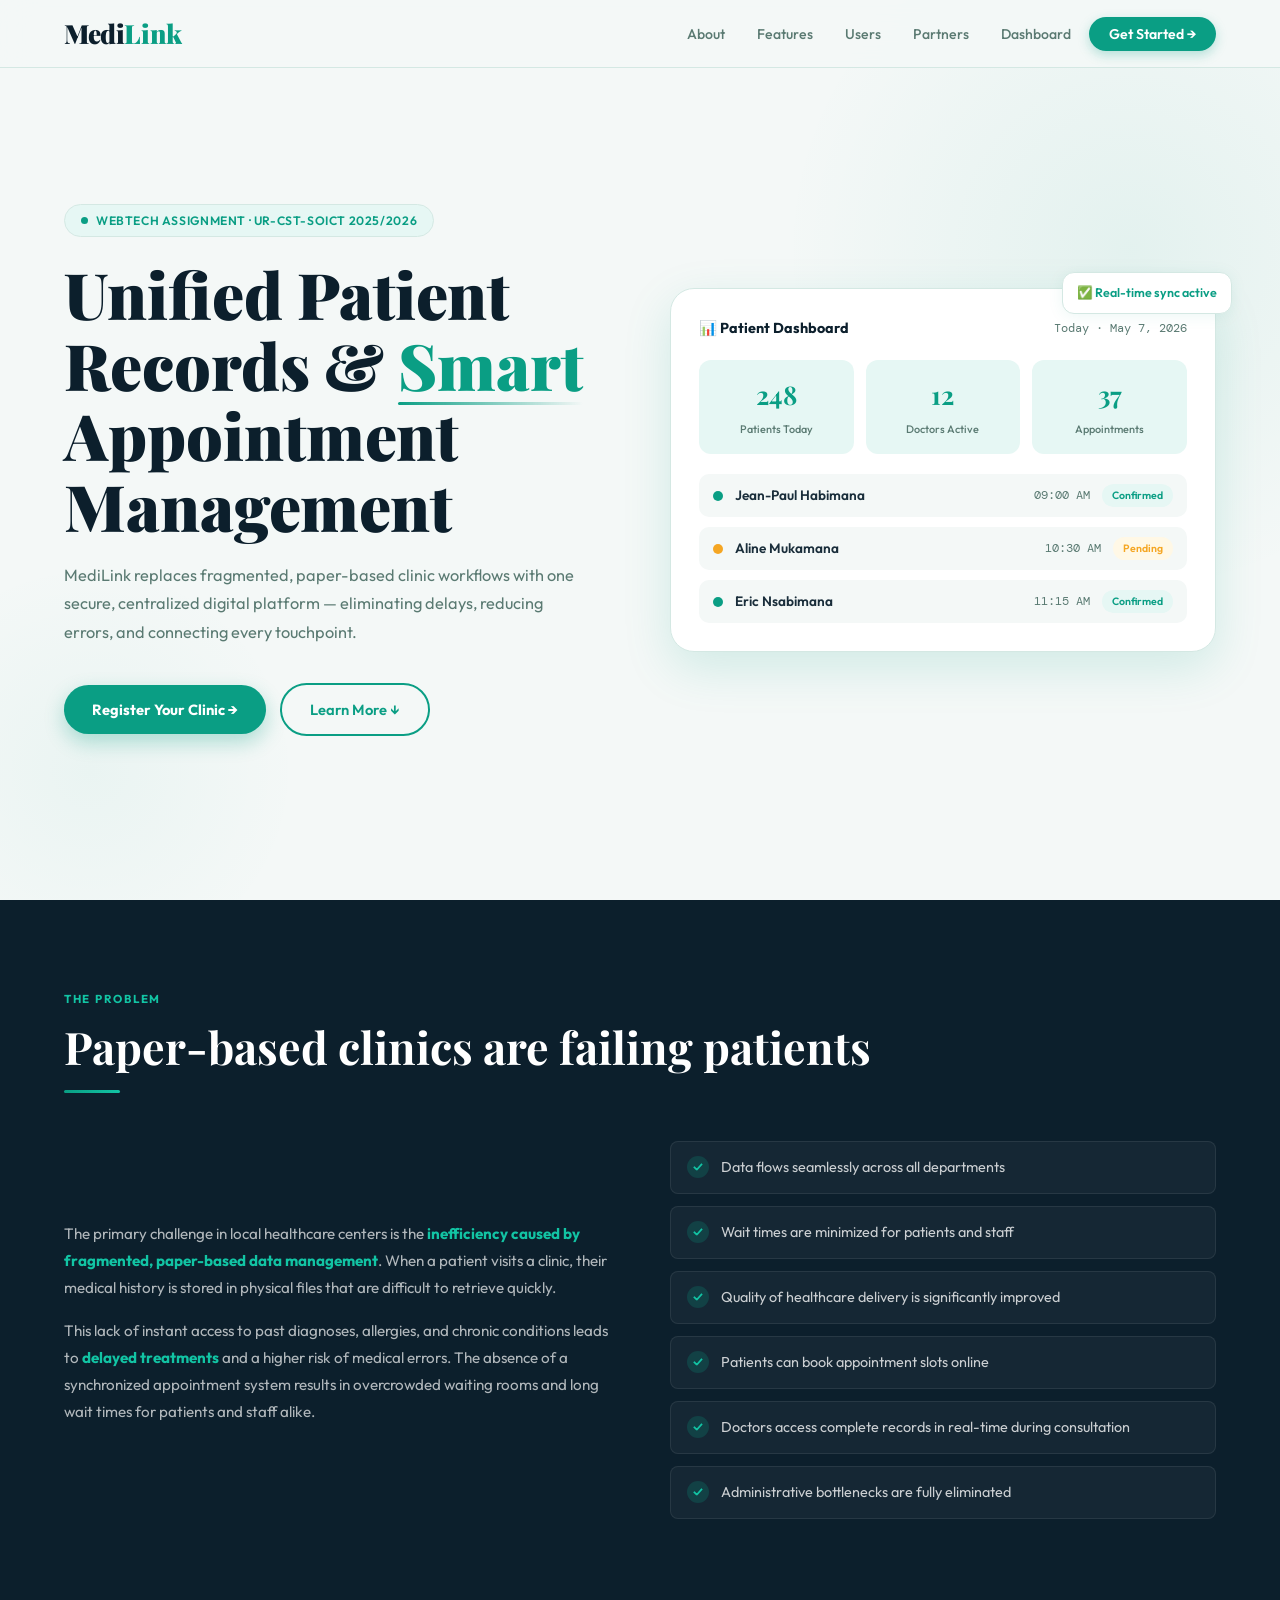
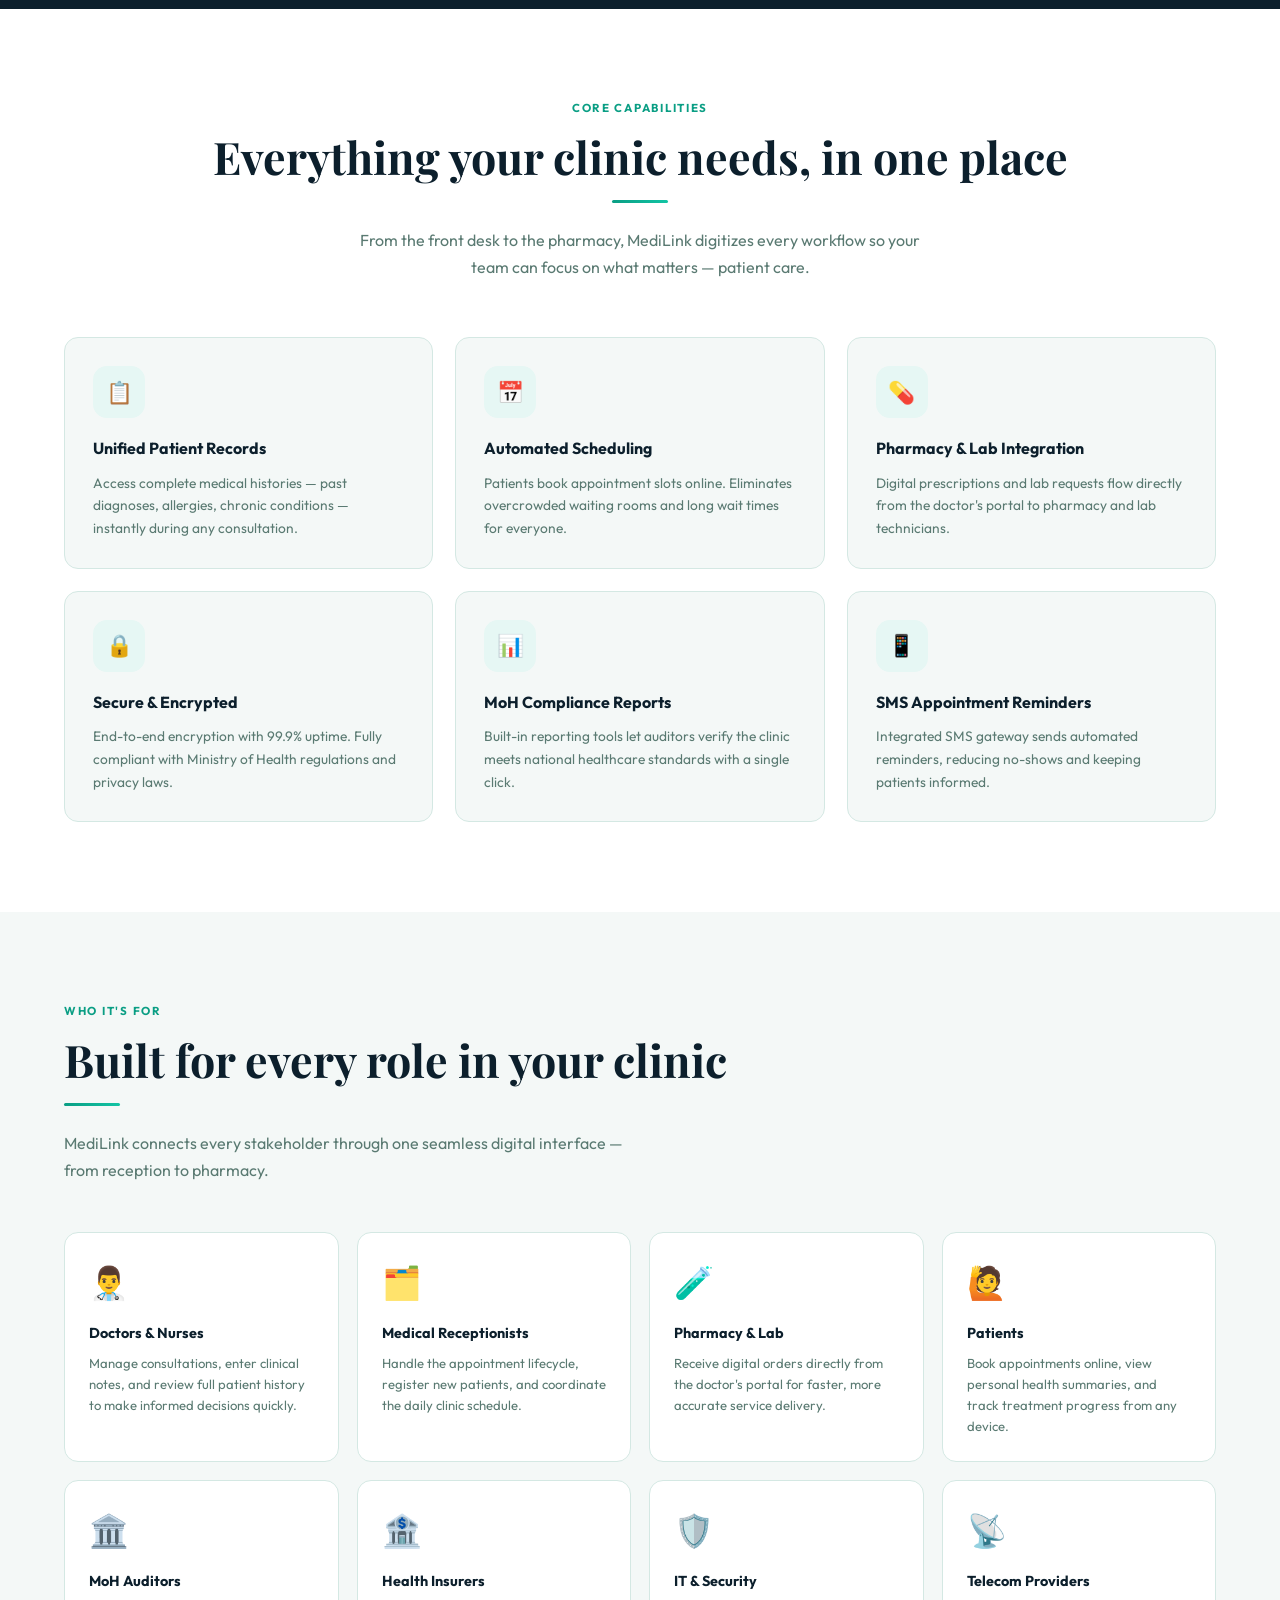
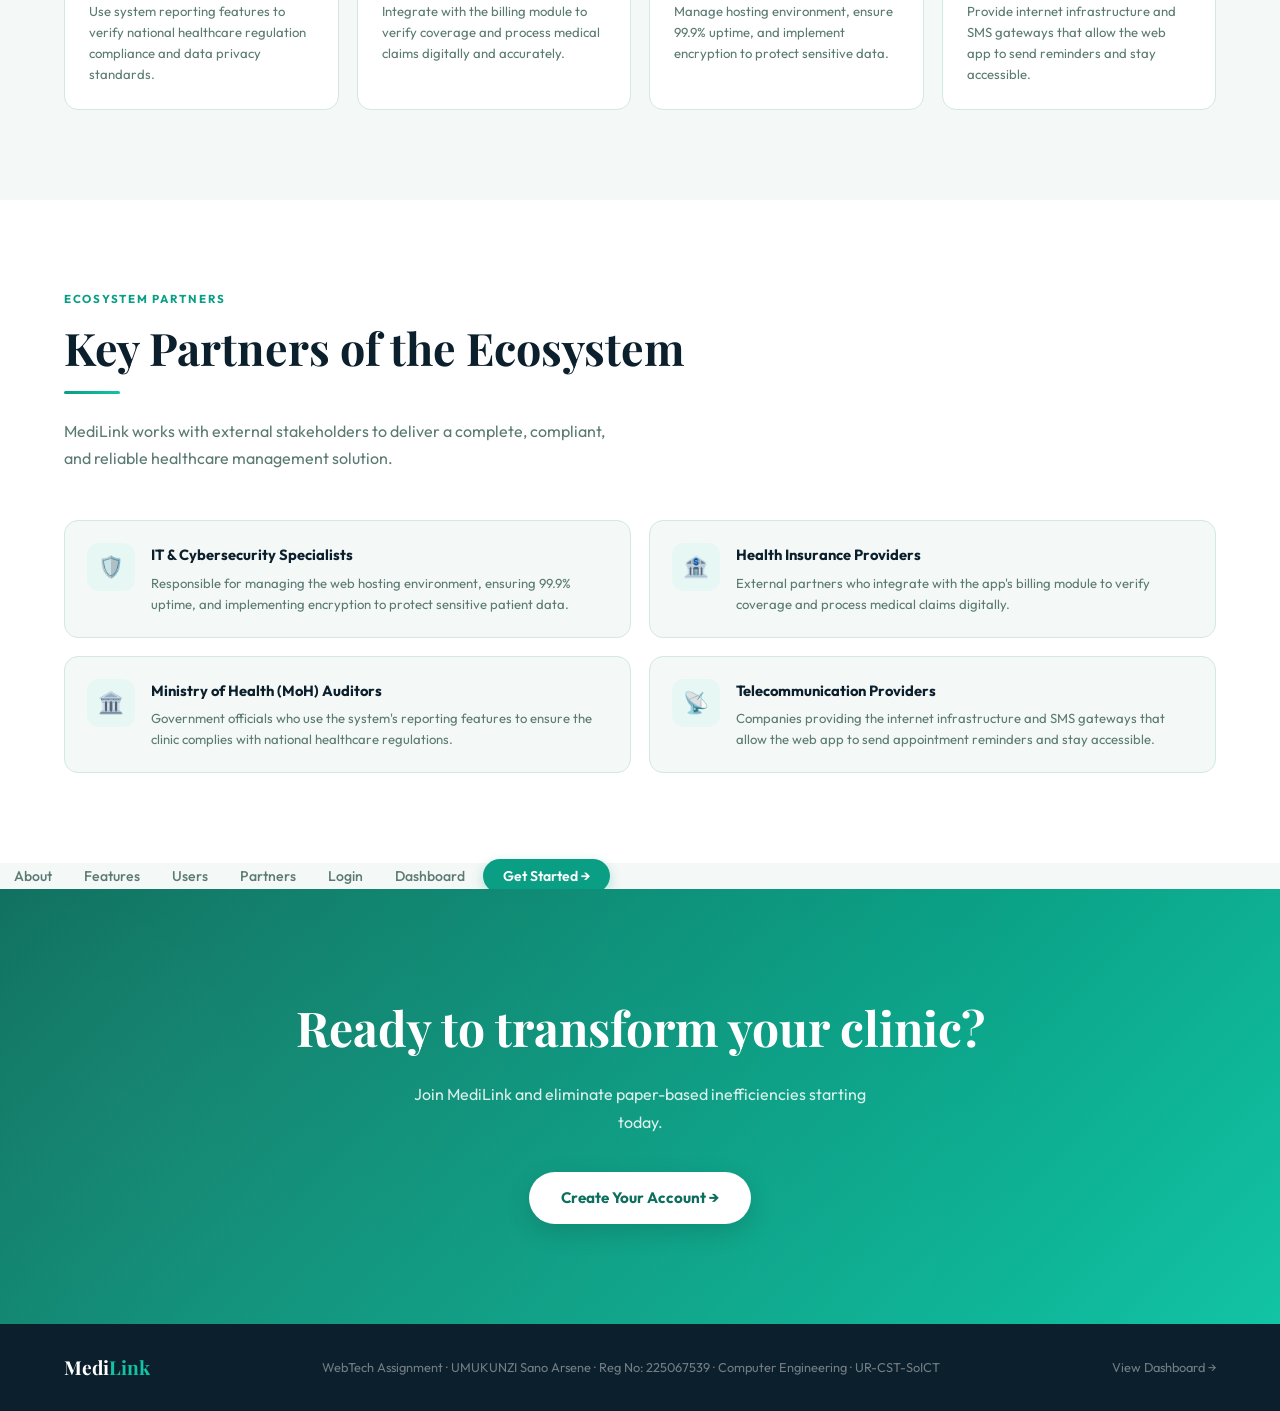
==== commit 84f9a276: "Added a basic login page structure" ====
--- a/index.html
+++ b/index.html
@@ -260,6 +260,15 @@
     </div>
   </section>
 
+  <ul class="nav-links">
+  <li><a href="#problem">About</a></li>
+  <li><a href="#features">Features</a></li>
+  <li><a href="#users">Users</a></li>
+  <li><a href="#partners">Partners</a></li>
+  <li><a href="login.html">Login</a></li> <li><a href="dashboard.html">Dashboard</a></li>
+  <li><a href="register.html" class="btn-nav">Get Started →</a></li>
+</ul>
+
   <!-- ══ CTA ══ -->
   <section class="cta-section">
     <h2>Ready to transform your clinic?</h2>
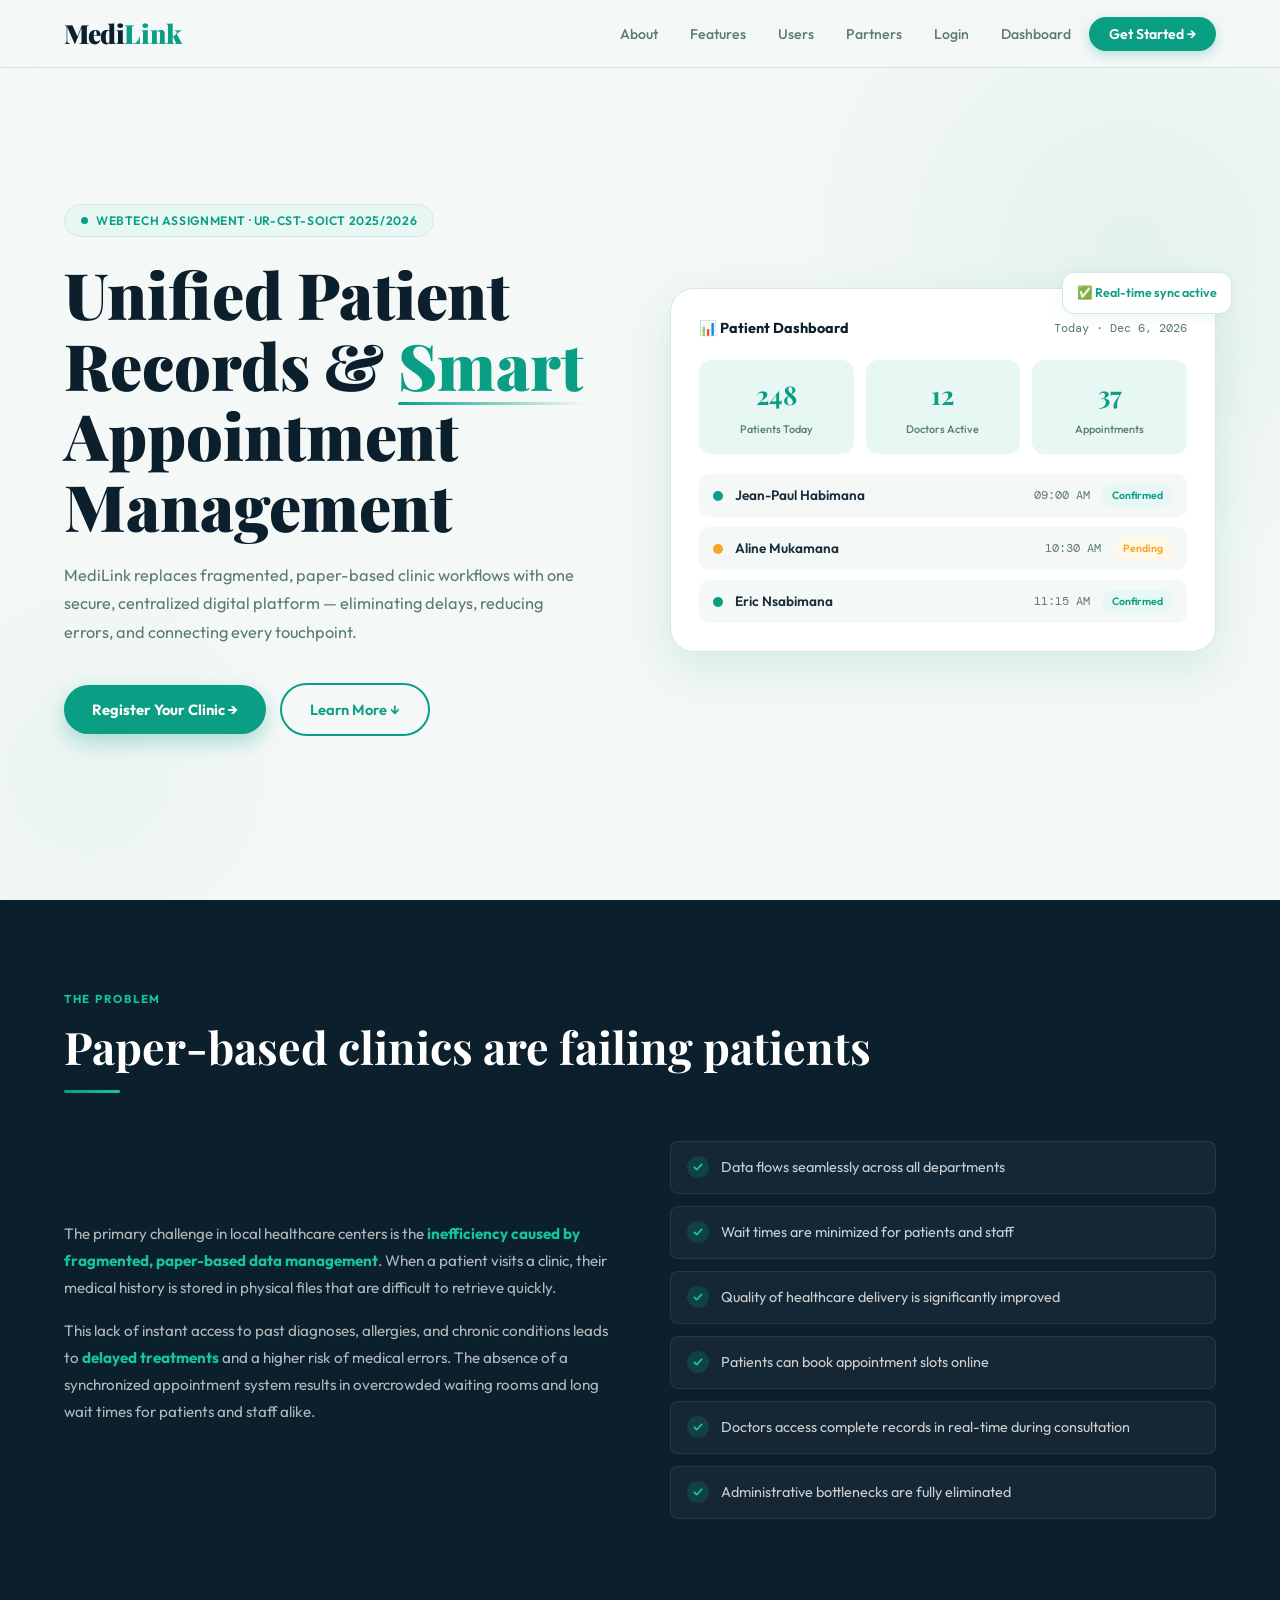
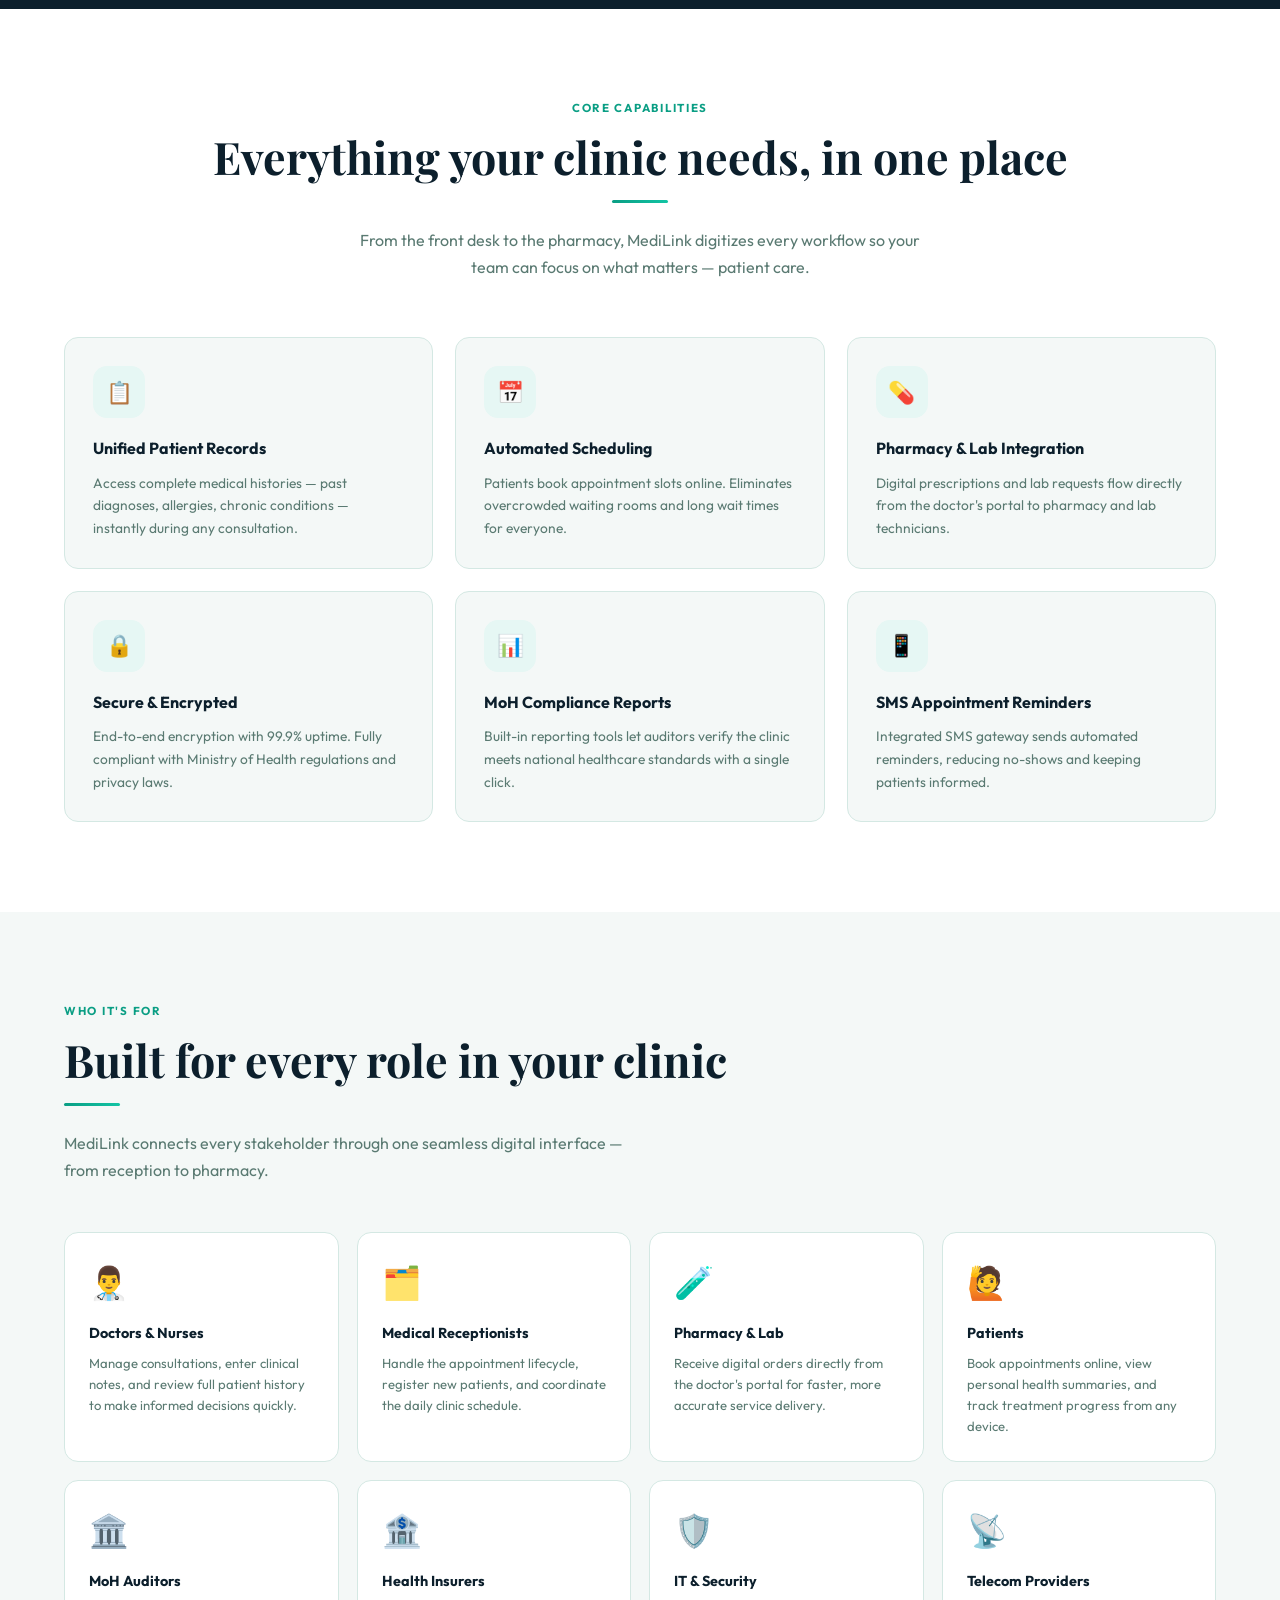
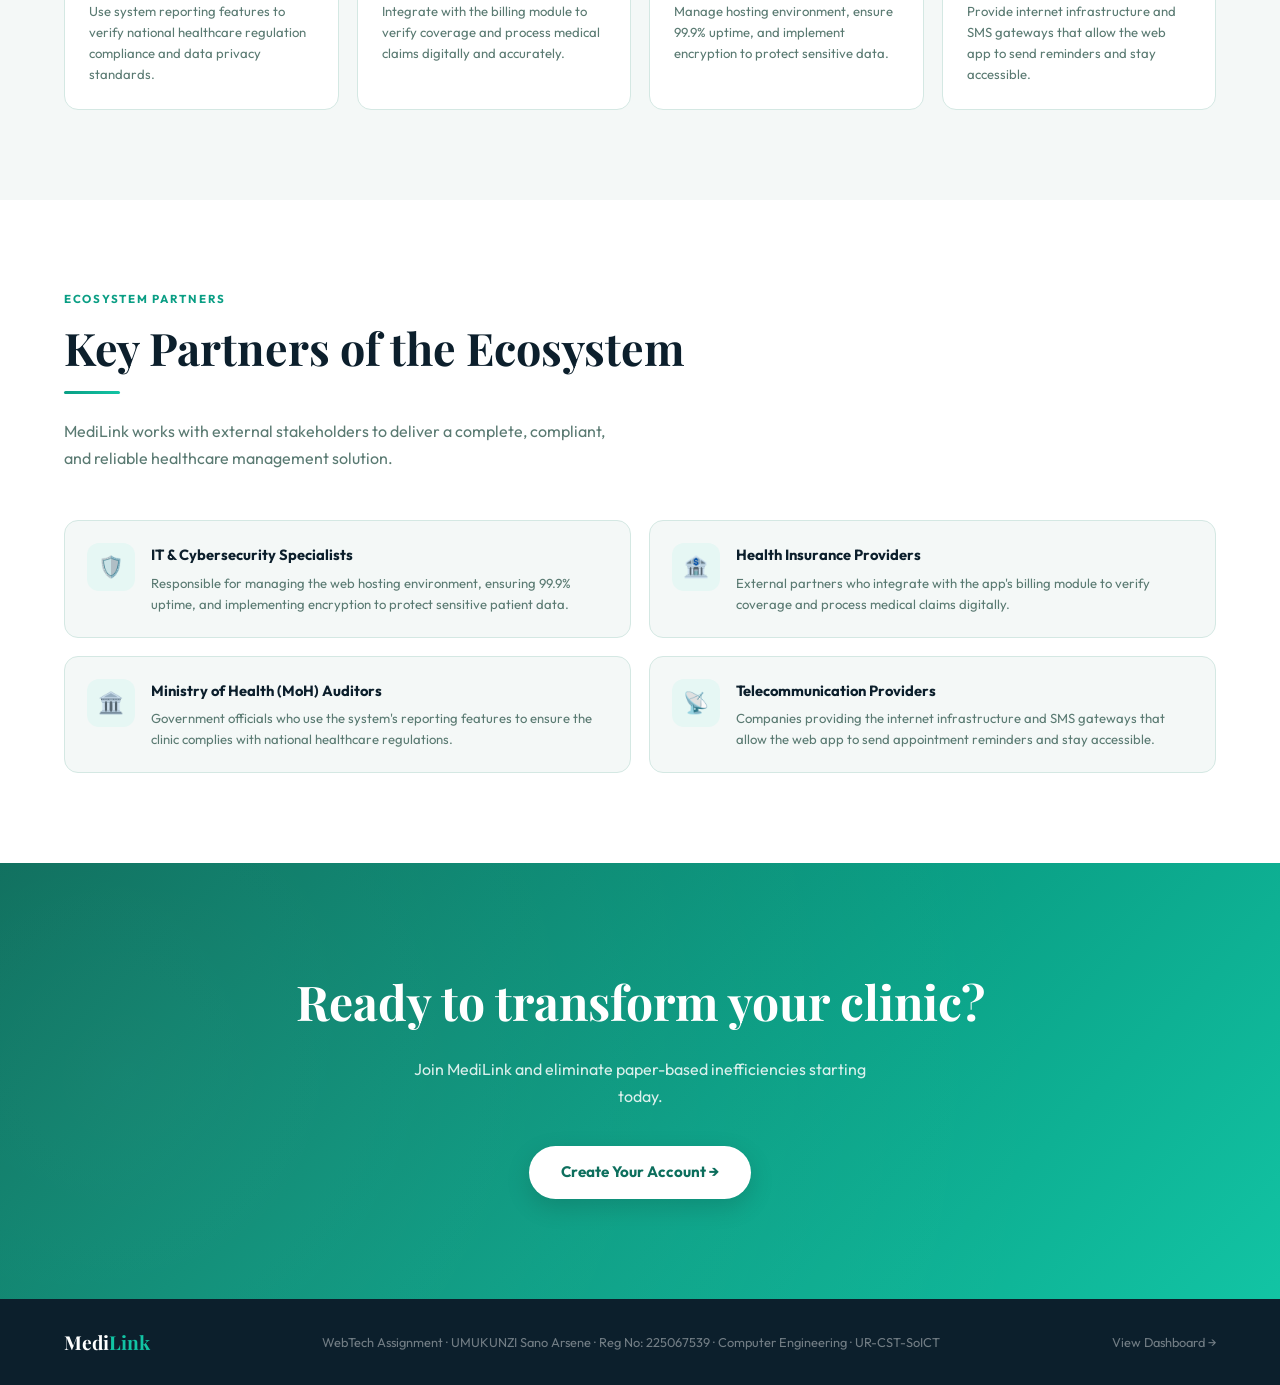
==== commit f9a3659c: "added javascript to my pages" ====
--- a/index.html
+++ b/index.html
@@ -16,6 +16,7 @@
       <li><a href="#features">Features</a></li>
       <li><a href="#users">Users</a></li>
       <li><a href="#partners">Partners</a></li>
+      <li><a href="login.html">Login</a></li>
       <li><a href="dashboard.html">Dashboard</a></li>
       <li><a href="register.html" class="btn-nav">Get Started →</a></li>
     </ul>
@@ -260,15 +261,6 @@
     </div>
   </section>
 
-  <ul class="nav-links">
-  <li><a href="#problem">About</a></li>
-  <li><a href="#features">Features</a></li>
-  <li><a href="#users">Users</a></li>
-  <li><a href="#partners">Partners</a></li>
-  <li><a href="login.html">Login</a></li> <li><a href="dashboard.html">Dashboard</a></li>
-  <li><a href="register.html" class="btn-nav">Get Started →</a></li>
-</ul>
-
   <!-- ══ CTA ══ -->
   <section class="cta-section">
     <h2>Ready to transform your clinic?</h2>
@@ -283,5 +275,6 @@
     <a href="dashboard.html" class="footer-link">View Dashboard →</a>
   </footer>
 
+  <script src="script.js"></script>
 </body>
 </html>
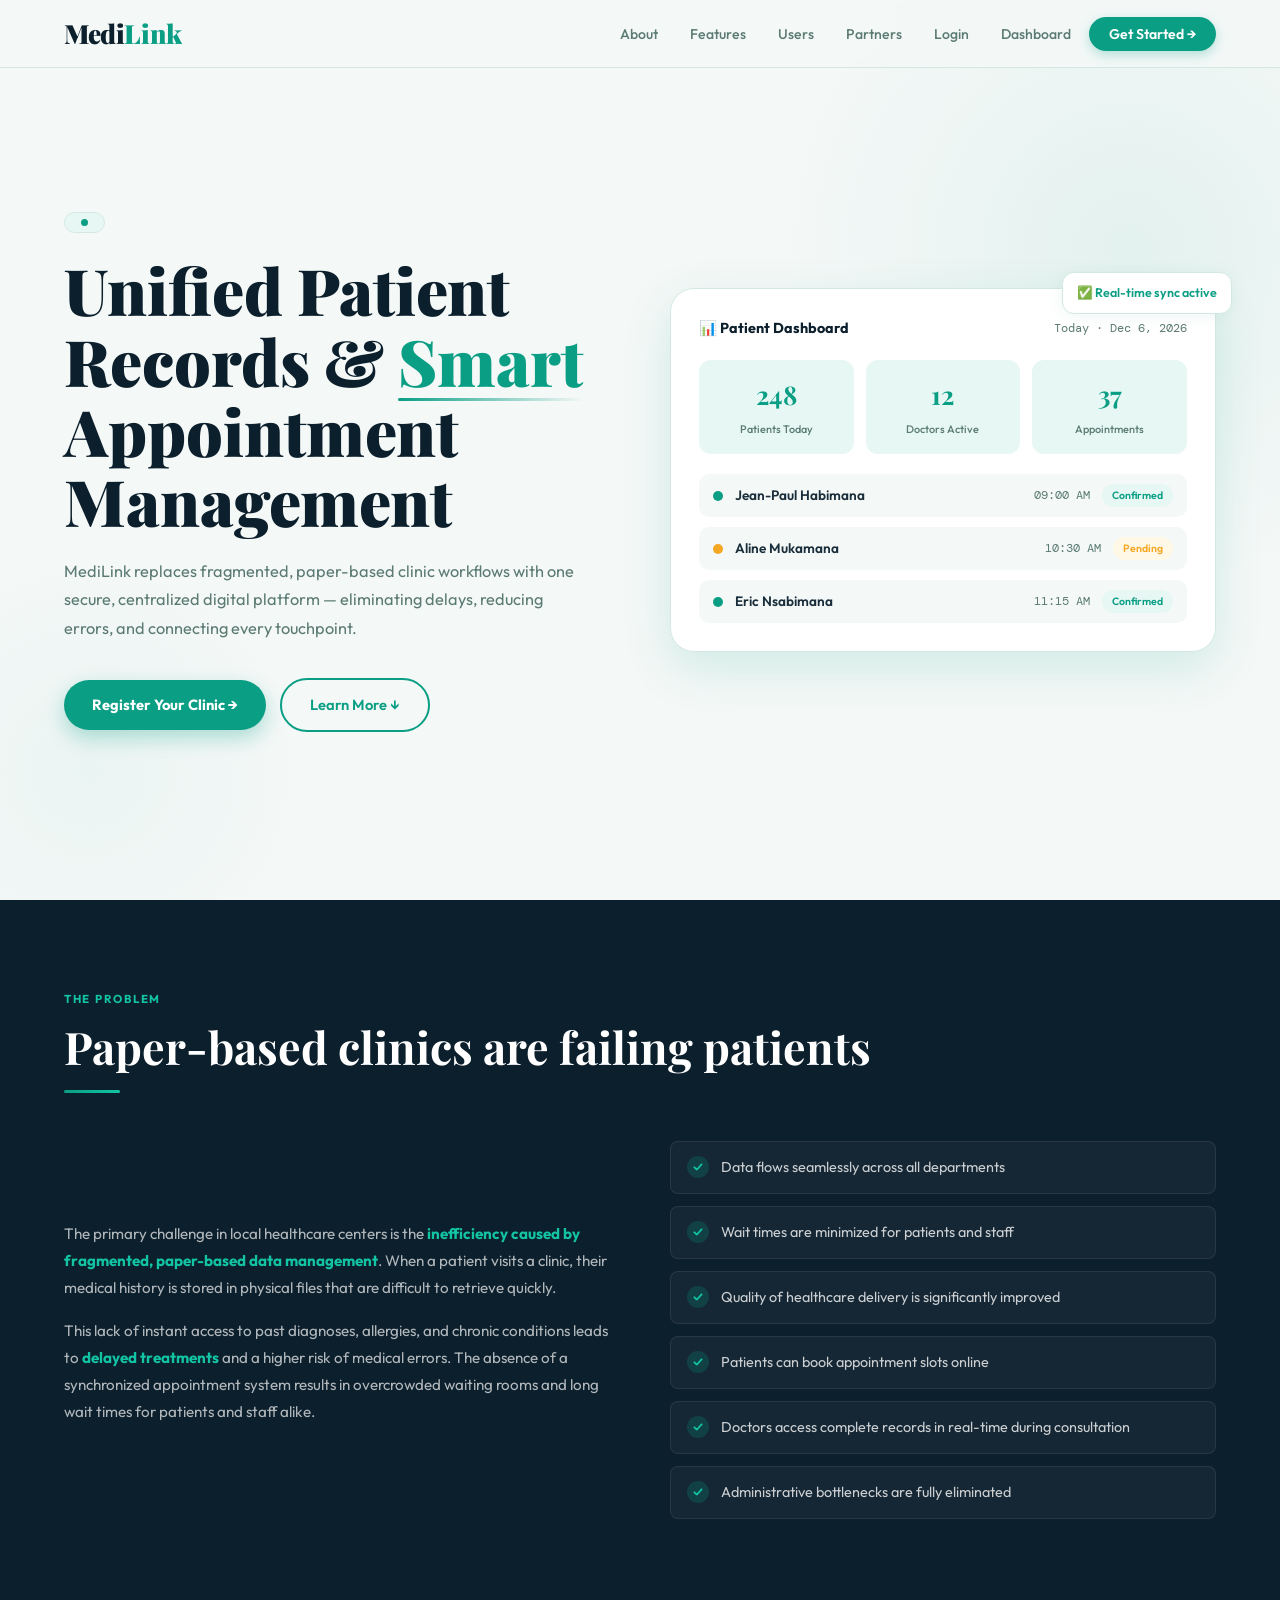
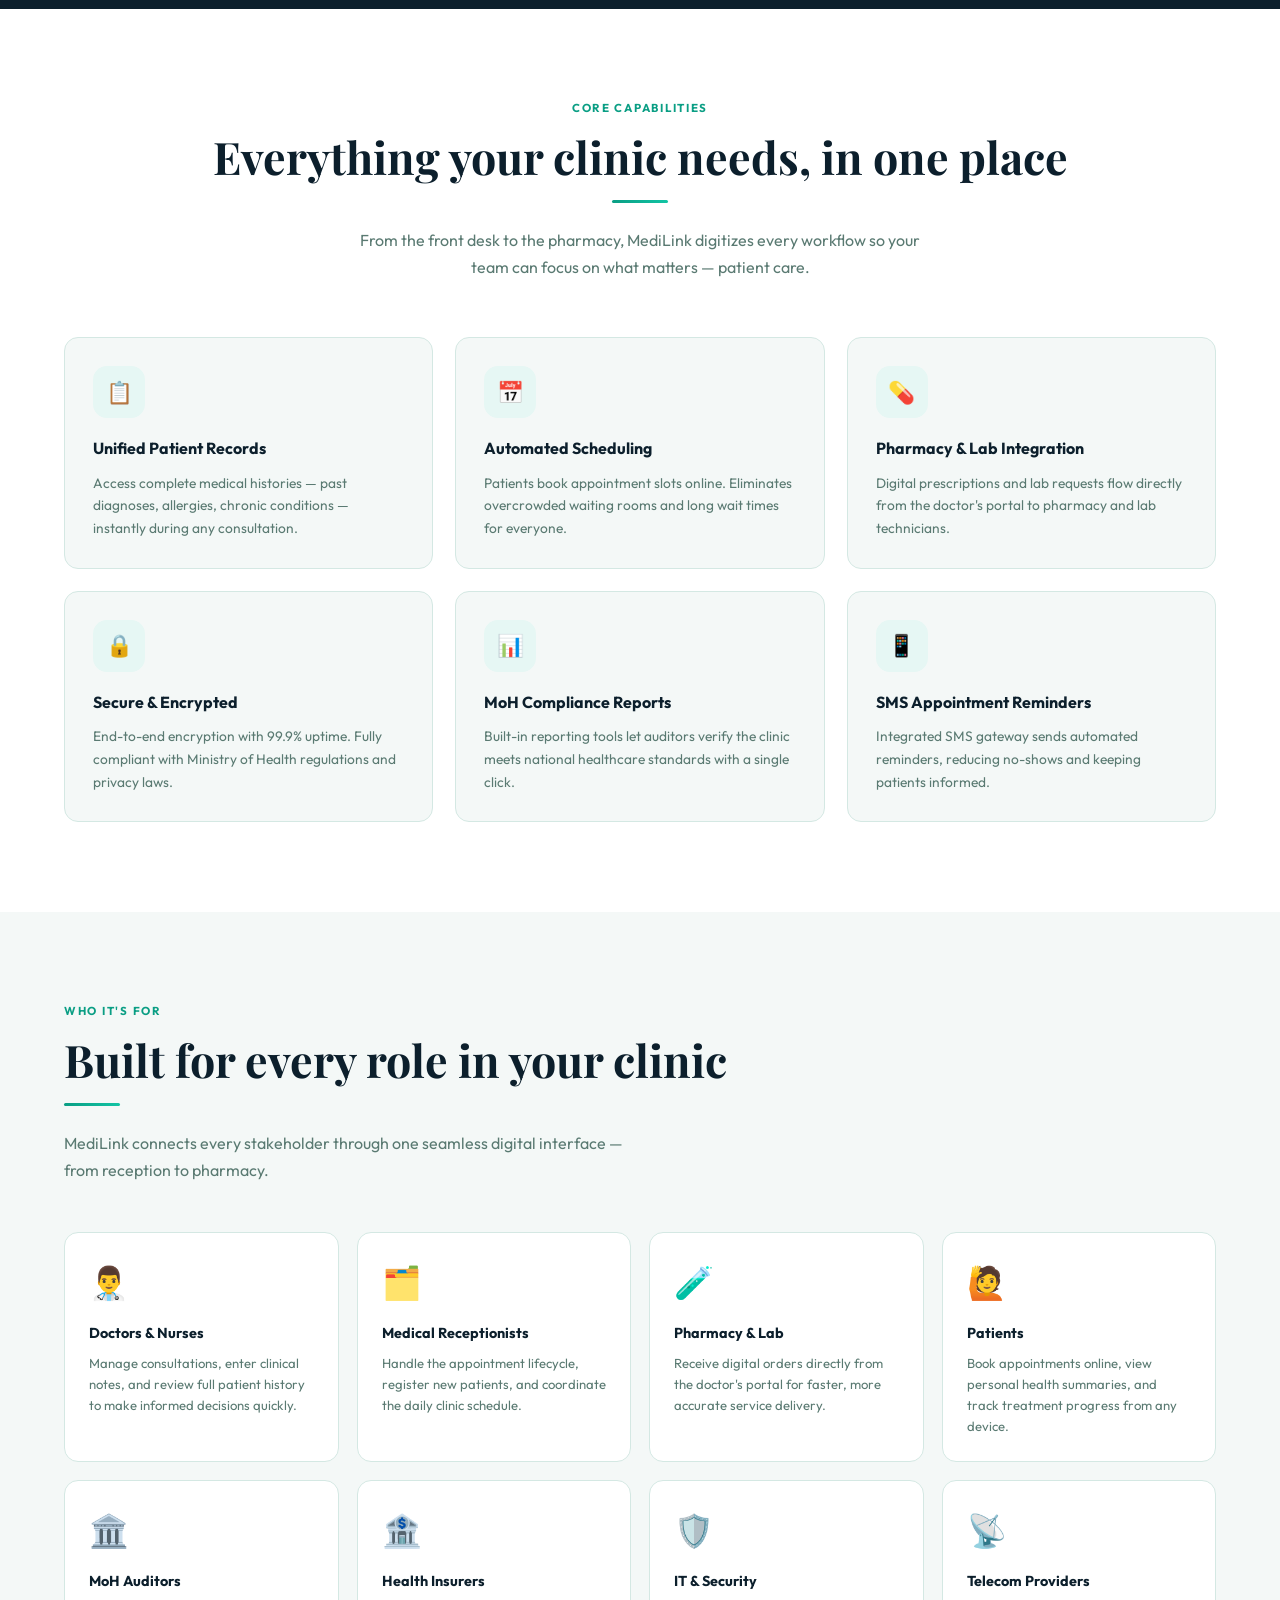
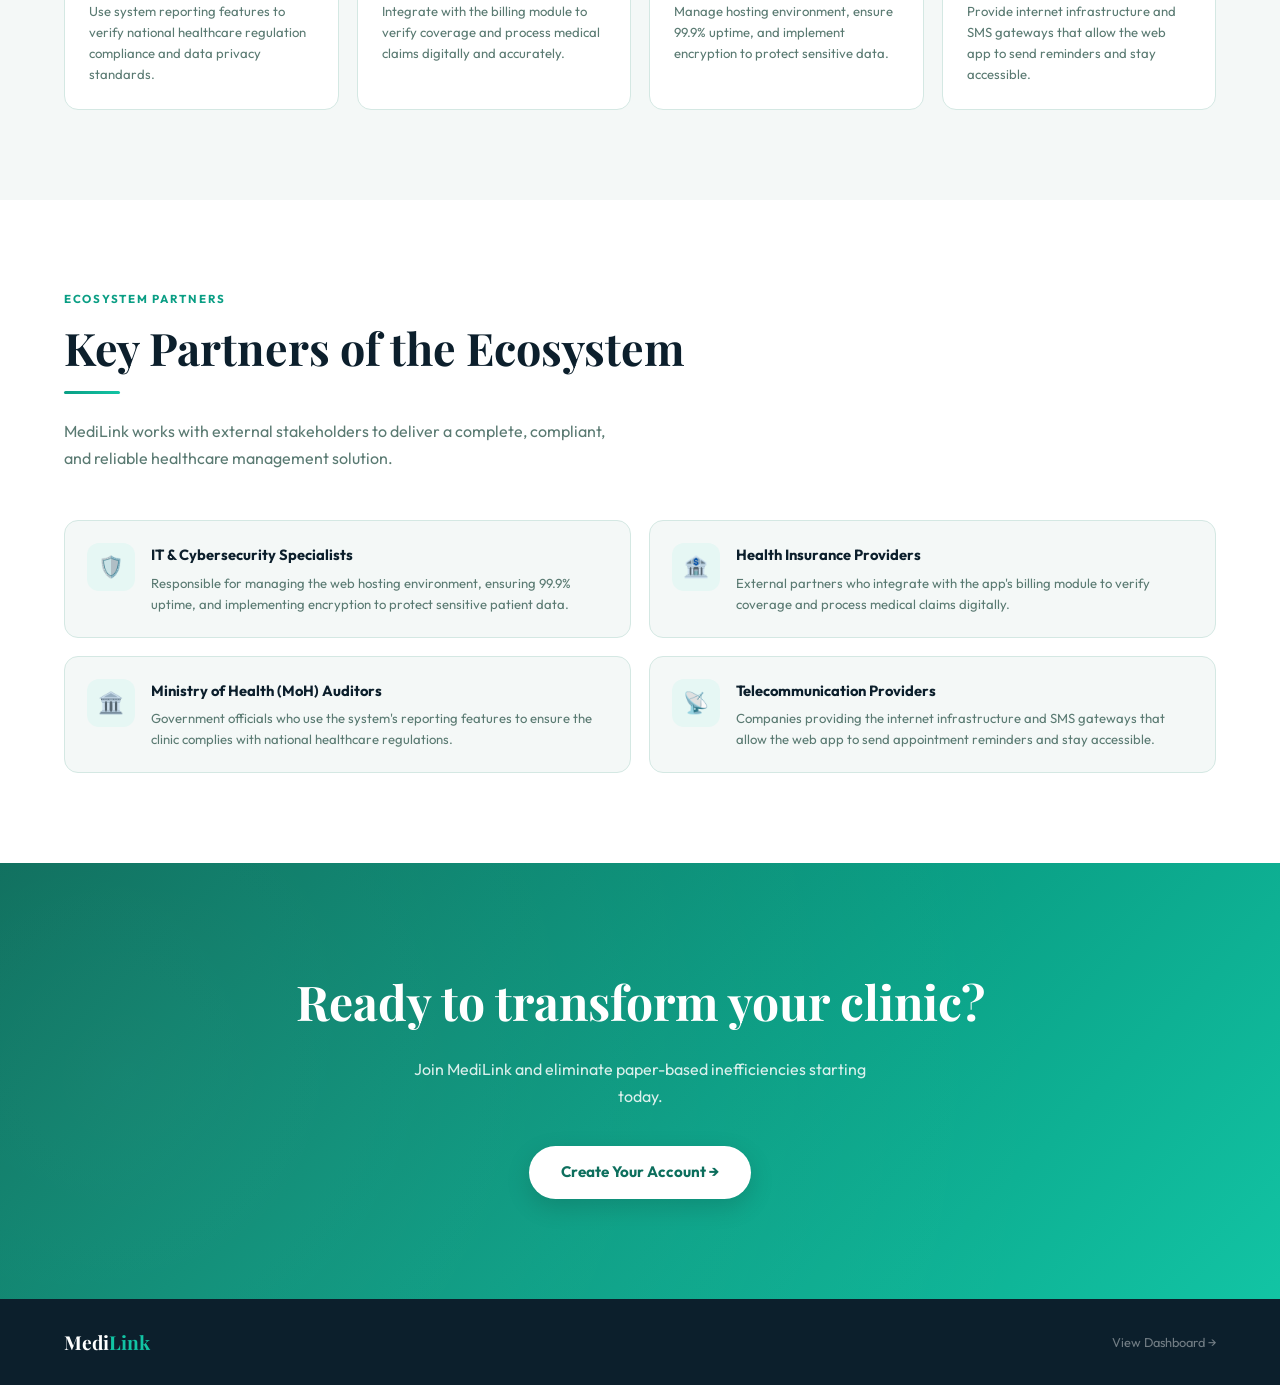
==== commit cdbbf708: "Added javascript to my work" ====
--- a/index.html
+++ b/index.html
@@ -26,11 +26,11 @@
   <section class="hero">
     <div class="hero-bg-blob-1"></div>
     <div class="hero-bg-blob-2"></div>
-
+        
     <div class="hero-text">
       <div class="hero-badge">
         <span class="hero-badge-dot"></span>
-        WebTech Assignment · UR-CST-SoICT 2025/2026
+        
       </div>
       <h1 class="hero-title">
         Unified Patient Records &amp; <em>Smart</em> Appointment Management
@@ -271,10 +271,10 @@
   <!-- ══ FOOTER ══ -->
   <footer>
     <div class="footer-logo">Medi<span>Link</span></div>
-    <span>WebTech Assignment · UMUKUNZI Sano Arsene · Reg No: 225067539 · Computer Engineering · UR-CST-SoICT</span>
+    <span></span>
     <a href="dashboard.html" class="footer-link">View Dashboard →</a>
   </footer>
 
-  <script src="script.js"></script>
+  <script src="scripts/script.js"></script>
 </body>
 </html>
